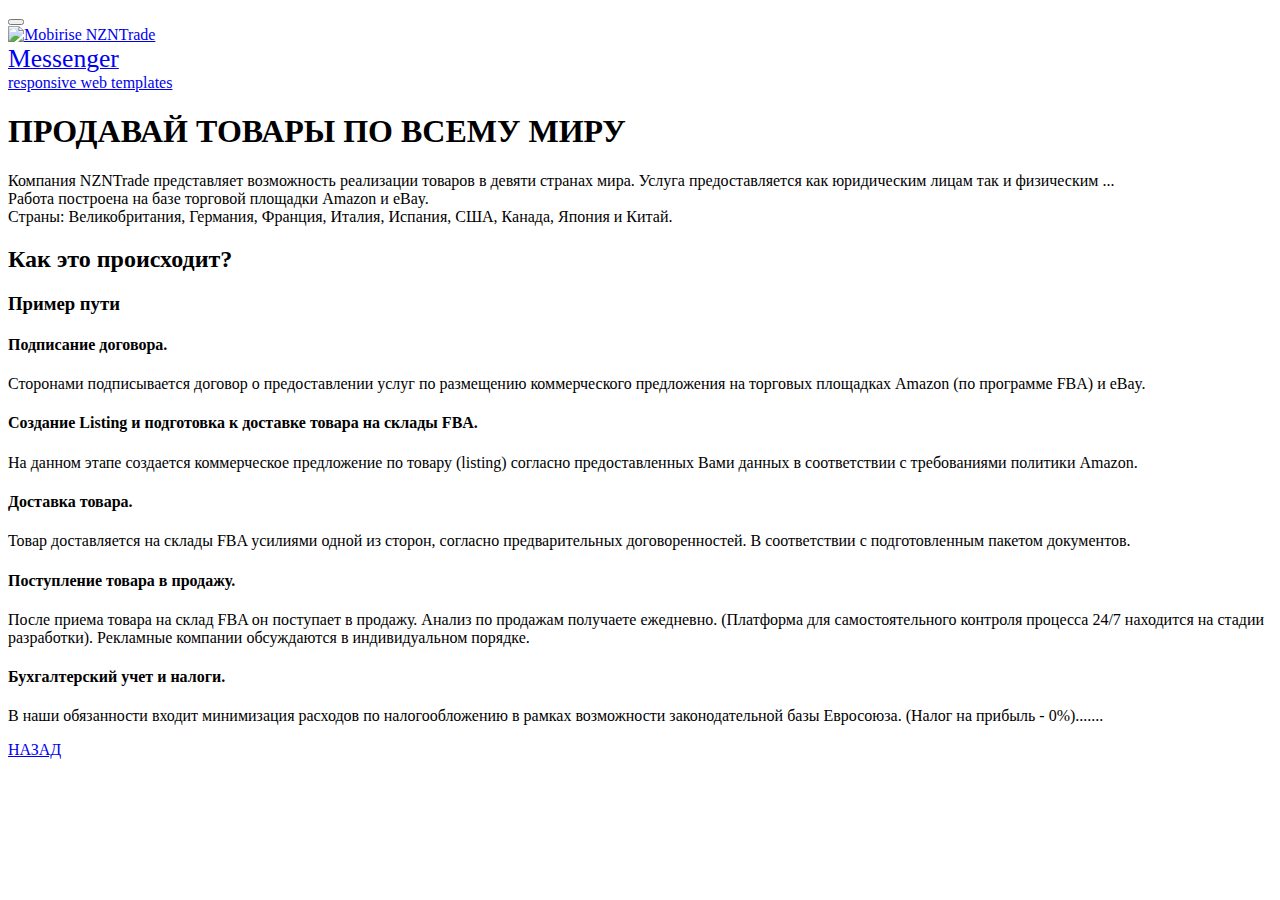
==== info.html @ a733ab16 "Add files via upload" ====
<!DOCTYPE html>
<html  >
<head>
  <!-- Site made with Mobirise Website Builder v4.10.7, https://mobirise.com -->
  <meta charset="UTF-8">
  <meta http-equiv="X-UA-Compatible" content="IE=edge">
  <meta name="generator" content="Mobirise v4.10.7, mobirise.com">
  <meta name="viewport" content="width=device-width, initial-scale=1, minimum-scale=1">
  <link rel="shortcut icon" href="assets/images/img-17072-128x122-1.png" type="image/x-icon">
  <meta name="description" content="Website Maker Description">
  
  <title>info</title>
  <link rel="stylesheet" href="assets/web/assets/mobirise-icons/mobirise-icons.css">
  <link rel="stylesheet" href="assets/tether/tether.min.css">
  <link rel="stylesheet" href="assets/bootstrap/css/bootstrap.min.css">
  <link rel="stylesheet" href="assets/bootstrap/css/bootstrap-grid.min.css">
  <link rel="stylesheet" href="assets/bootstrap/css/bootstrap-reboot.min.css">
  <link rel="stylesheet" href="assets/dropdown/css/style.css">
  <link rel="stylesheet" href="assets/socicon/css/styles.css">
  <link rel="stylesheet" href="assets/theme/css/style.css">
  <link rel="stylesheet" href="assets/mobirise/css/mbr-additional.css" type="text/css">
  
  
  
</head>
<body>
  <section class="menu cid-rytp75Idjx" once="menu" id="menu2-a">

    

    <nav class="navbar navbar-expand beta-menu navbar-dropdown align-items-center navbar-fixed-top navbar-toggleable-sm">
        <button class="navbar-toggler navbar-toggler-right" type="button" data-toggle="collapse" data-target="#navbarSupportedContent" aria-controls="navbarSupportedContent" aria-expanded="false" aria-label="Toggle navigation">
            <div class="hamburger">
                <span></span>
                <span></span>
                <span></span>
                <span></span>
            </div>
        </button>
        <div class="menu-logo">
            <div class="navbar-brand">
                <span class="navbar-logo">
                    <a href="#top">
                        <img src="assets/images/img-17072-122x116.jpg" alt="Mobirise" title="" style="height: 3.8rem;">
                    </a>
                </span>
                <span class="navbar-caption-wrap"><a class="navbar-caption text-primary display-4" href="#top">NZNTrade</a></span>
            </div>
        </div>
        <div class="collapse navbar-collapse" id="navbarSupportedContent">
            
            <div class="navbar-buttons mbr-section-btn"><a class="btn btn-sm btn-primary display-4" href="http://m.me/NZNTrade" target="_blank"><span class="socicon socicon-identica mbr-iconfont mbr-iconfont-btn"></span><span style="font-size: 25.6px;">Messenger</span></a></div>
        </div>
    </nav>
</section>

<section class="engine"><a href="https://mobirise.info/q">responsive web templates</a></section><section class="header1 cid-rytE5XQgp6" id="header16-c">

    

    

    <div class="container">
        <div class="row justify-content-md-center">
            <div class="col-md-10 align-center">
                <h1 class="mbr-section-title mbr-bold pb-3 mbr-fonts-style display-1">ПРОДАВАЙ ТОВАРЫ ПО ВСЕМУ МИРУ</h1>
                
                <p class="mbr-text pb-3 mbr-fonts-style display-5">Компания NZNTrade представляет возможность реализации товаров в девяти странах мира. Услуга предоставляется как юридическим лицам так и физическим ... 
<br>Работа построена на базе торговой площадки Amazon и eBay.
<br>Страны: Великобритания, Германия, Франция, Италия, Испания, США, Канада, Япония и Китай.&nbsp;<br></p>
                
            </div>
        </div>
    </div>

</section>

<section class="timeline2 cid-rytScOGaq1" id="timeline2-d">

    

    

    <div class="container align-center">
        <h2 class="mbr-section-title pb-3 mbr-fonts-style display-2">Как это происходит?</h2>
        <h3 class="mbr-section-subtitle pb-5 mbr-fonts-style display-5">
            Пример пути&nbsp;</h3>

        <div class="container timelines-container" mbri-timelines="">
            <!--1-->
            <div class="row timeline-element reverse separline">
                <span class="iconsBackground">
                    <span class="mbri-pages mbr-iconfont"></span>
                </span>          
                <div class="col-xs-12 col-md-6 align-left">
                    <div class="timeline-text-content">
                        <h4 class="mbr-timeline-title pb-3 mbr-fonts-style display-5">
                            Подписание договора.</h4>
                        <p class="mbr-timeline-text mbr-fonts-style display-7">
                            Сторонами подписывается договор о предоставлении услуг по размещению коммерческого предложения на торговых площадках Amazon (по программе FBA) и eBay.</p>
                     </div>
                </div>
            </div>
            <!--2-->
            <div class="row timeline-element  separline">
                <span class="iconsBackground">
                    <span class="mbr-iconfont mbri-magic-stick"></span>
                </span>
                <div class="col-xs-12 col-md-6 align-left ">
                    <div class="timeline-text-content">
                        <h4 class="mbr-timeline-title pb-3 mbr-fonts-style display-5">Создание Listing и подготовка к доставке товара на склады FBA.</h4>
                        <p class="mbr-timeline-text mbr-fonts-style display-7">На данном этапе создается коммерческое предложение по товару (listing) согласно предоставленных Вами данных в соответствии с требованиями политики Amazon.</p>
                    </div>
                </div>
            </div>
            <!--3-->
            <div class="row timeline-element reverse separline">
                <span class="iconsBackground">
                    <span class="mbr-iconfont mbri-delivery"></span>
                </span>
                <div class="col-xs-12 col-md-6 align-left">
                    <div class="timeline-text-content">
                        <h4 class="mbr-timeline-title pb-3 mbr-fonts-style display-5">Доставка товара.</h4>      
                        <p class="mbr-timeline-text mbr-fonts-style display-7">Товар доставляется на склады FBA усилиями одной из сторон, согласно предварительных договоренностей. В соответствии с подготовленным пакетом документов.</p>
                    </div>
                </div>
            </div>
            <!--4-->
            <div class="row timeline-element  separline">
                <span class="iconsBackground">
                    <span class="mbr-iconfont mbri-cart-add"></span>
                </span>
                <div class="col-xs-12 col-md-6 align-left ">
                    <div class="timeline-text-content">
                        <h4 class="mbr-timeline-title pb-3 mbr-fonts-style display-5">
                            Поступление товара в продажу.</h4>
                        <p class="mbr-timeline-text mbr-fonts-style display-7">
                            После приема товара на склад FBA он поступает в продажу. Анализ по продажам получаете ежедневно. (Платформа для самостоятельного контроля процесса 24/7 находится на стадии разработки). Рекламные компании обсуждаются в индивидуальном порядке.</p>
                    </div>
                </div>
            </div>
            <!--5-->
            <div class="row timeline-element reverse">
                <span class="iconsBackground">
                    <span class="mbri-new-file mbr-iconfont"></span>
                </span>
                <div class="col-xs-12 col-md-6 align-left">
                    <div class="timeline-text-content">
                        <h4 class="mbr-timeline-title pb-3 mbr-fonts-style display-5">
                            Бухгалтерский учет и налоги.</h4>
                        <p class="mbr-timeline-text mbr-fonts-style display-7">В наши обязанности входит минимизация расходов по налогообложению в рамках возможности законодательной базы Евросоюза. (Налог на прибыль - 0%).......</p>
                    </div>
                </div>
            </div>
            <!--6-->
            
            <!--7-->
            
            <!--8-->
            
            <!--9-->
            
            <!--10-->
            
            <!--11-->
            
            <!--12-->
            
        </div>
    </div>
</section>

<section class="header1 cid-ryu2WsDvjb" id="header16-e">

    

    

    <div class="container">
        <div class="row justify-content-md-center">
            <div class="col-md-10 align-center">
                
                
                
                <div class="mbr-section-btn"><a class="btn btn-md btn-primary-outline display-4" href="index.html#header16-1">НАЗАД</a></div>
            </div>
        </div>
    </div>

</section>


  <script src="assets/web/assets/jquery/jquery.min.js"></script>
  <script src="assets/popper/popper.min.js"></script>
  <script src="assets/tether/tether.min.js"></script>
  <script src="assets/bootstrap/js/bootstrap.min.js"></script>
  <script src="assets/smoothscroll/smooth-scroll.js"></script>
  <script src="assets/dropdown/js/nav-dropdown.js"></script>
  <script src="assets/dropdown/js/navbar-dropdown.js"></script>
  <script src="assets/touchswipe/jquery.touch-swipe.min.js"></script>
  <script src="assets/theme/js/script.js"></script>
  
  
</body>
</html>
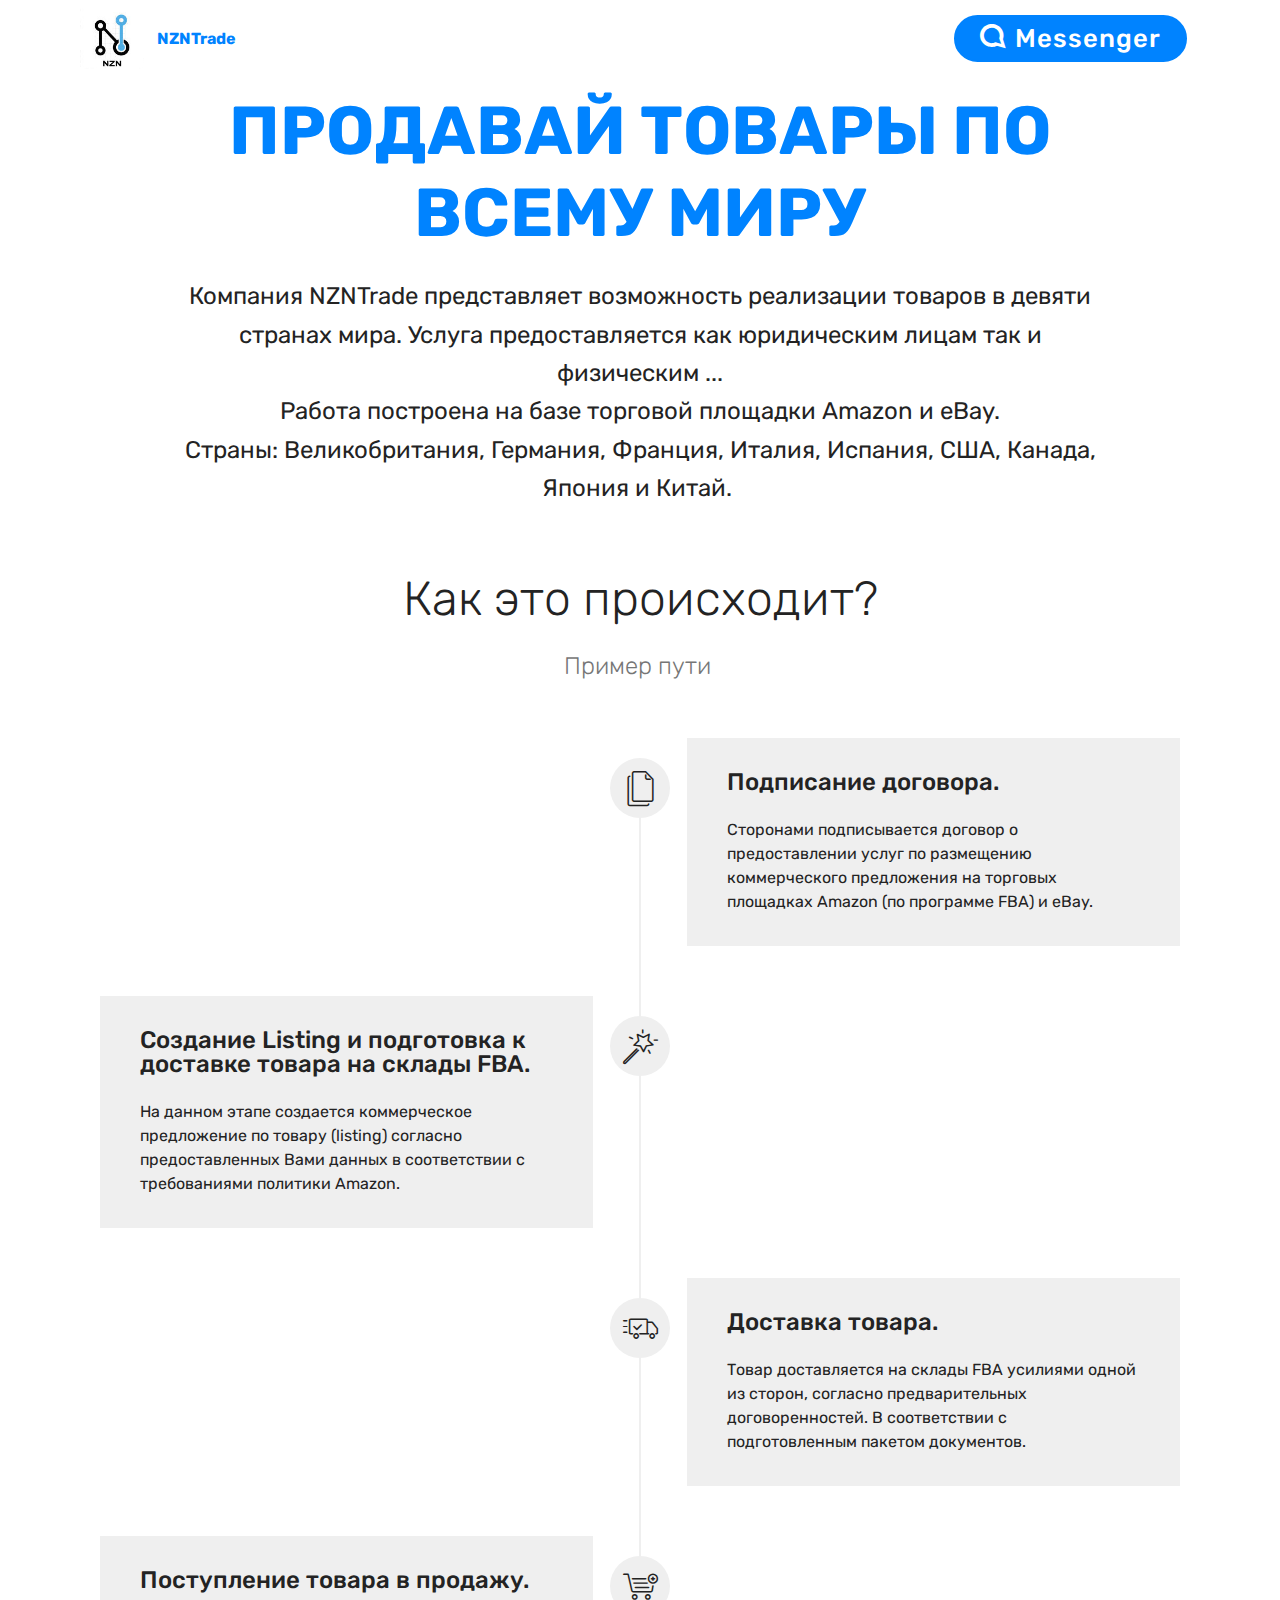
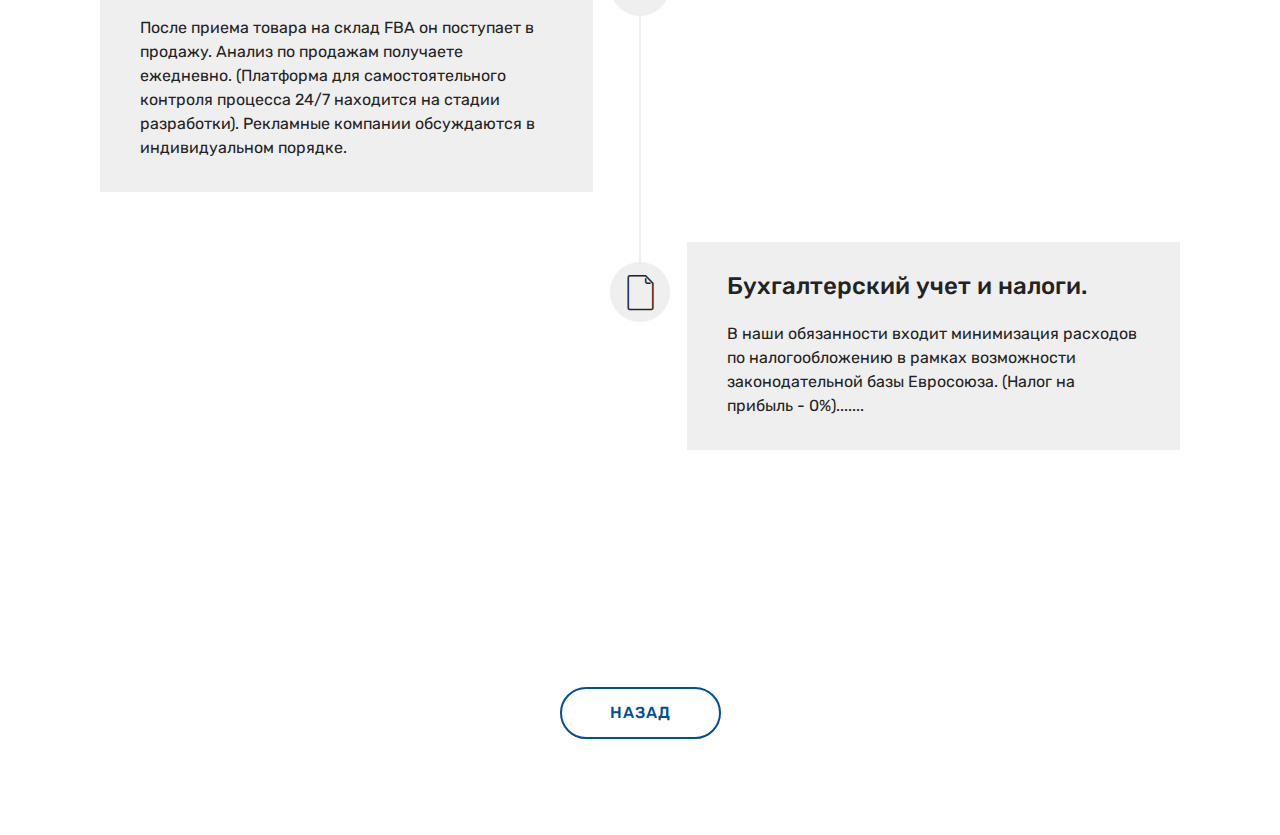
==== commit a3a7587e: "create github pages" ====
--- a/info.html
+++ b/info.html
@@ -54,7 +54,7 @@
     </nav>
 </section>
 
-<section class="engine"><a href="https://mobirise.info/q">responsive web templates</a></section><section class="header1 cid-rytE5XQgp6" id="header16-c">
+<section class="engine"><a href="https://mobirise.info/i">free website creation software</a></section><section class="header1 cid-rytE5XQgp6" id="header16-c">
 
     
 
--- a/assets/web/assets/mobirise-icons/mobirise-icons.css
+++ b/assets/web/assets/mobirise-icons/mobirise-icons.css
@@ -0,0 +1,476 @@
+@font-face {
+  font-family: 'MobiriseIcons';
+  src:  url('mobirise-icons.eot?spat4u');
+  src:  url('mobirise-icons.eot?spat4u#iefix') format('embedded-opentype'),
+    url('mobirise-icons.ttf?spat4u') format('truetype'),
+    url('mobirise-icons.woff?spat4u') format('woff'),
+    url('mobirise-icons.svg?spat4u#MobiriseIcons') format('svg');
+  font-weight: normal;
+  font-style: normal;
+}
+
+[class^="mbri-"], [class*=" mbri-"] {
+  /* use !important to prevent issues with browser extensions that change fonts */
+  font-family: MobiriseIcons !important;
+  speak: none;
+  font-style: normal;
+  font-weight: normal;
+  font-variant: normal;
+  text-transform: none;
+  line-height: 1;
+
+  /* Better Font Rendering =========== */
+  -webkit-font-smoothing: antialiased;
+  -moz-osx-font-smoothing: grayscale;
+}
+
+.mbri-add-submenu:before {
+  content: "\e900";
+}
+.mbri-alert:before {
+  content: "\e901";
+}
+.mbri-align-center:before {
+  content: "\e902";
+}
+.mbri-align-justify:before {
+  content: "\e903";
+}
+.mbri-align-left:before {
+  content: "\e904";
+}
+.mbri-align-right:before {
+  content: "\e905";
+}
+.mbri-android:before {
+  content: "\e906";
+}
+.mbri-apple:before {
+  content: "\e907";
+}
+.mbri-arrow-down:before {
+  content: "\e908";
+}
+.mbri-arrow-next:before {
+  content: "\e909";
+}
+.mbri-arrow-prev:before {
+  content: "\e90a";
+}
+.mbri-arrow-up:before {
+  content: "\e90b";
+}
+.mbri-bold:before {
+  content: "\e90c";
+}
+.mbri-bookmark:before {
+  content: "\e90d";
+}
+.mbri-bootstrap:before {
+  content: "\e90e";
+}
+.mbri-briefcase:before {
+  content: "\e90f";
+}
+.mbri-browse:before {
+  content: "\e910";
+}
+.mbri-bulleted-list:before {
+  content: "\e911";
+}
+.mbri-calendar:before {
+  content: "\e912";
+}
+.mbri-camera:before {
+  content: "\e913";
+}
+.mbri-cart-add:before {
+  content: "\e914";
+}
+.mbri-cart-full:before {
+  content: "\e915";
+}
+.mbri-cash:before {
+  content: "\e916";
+}
+.mbri-change-style:before {
+  content: "\e917";
+}
+.mbri-chat:before {
+  content: "\e918";
+}
+.mbri-clock:before {
+  content: "\e919";
+}
+.mbri-close:before {
+  content: "\e91a";
+}
+.mbri-cloud:before {
+  content: "\e91b";
+}
+.mbri-code:before {
+  content: "\e91c";
+}
+.mbri-contact-form:before {
+  content: "\e91d";
+}
+.mbri-credit-card:before {
+  content: "\e91e";
+}
+.mbri-cursor-click:before {
+  content: "\e91f";
+}
+.mbri-cust-feedback:before {
+  content: "\e920";
+}
+.mbri-database:before {
+  content: "\e921";
+}
+.mbri-delivery:before {
+  content: "\e922";
+}
+.mbri-desktop:before {
+  content: "\e923";
+}
+.mbri-devices:before {
+  content: "\e924";
+}
+.mbri-down:before {
+  content: "\e925";
+}
+.mbri-download:before {
+  content: "\e989";
+}
+.mbri-drag-n-drop:before {
+  content: "\e927";
+}
+.mbri-drag-n-drop2:before {
+  content: "\e928";
+}
+.mbri-edit:before {
+  content: "\e929";
+}
+.mbri-edit2:before {
+  content: "\e92a";
+}
+.mbri-error:before {
+  content: "\e92b";
+}
+.mbri-extension:before {
+  content: "\e92c";
+}
+.mbri-features:before {
+  content: "\e92d";
+}
+.mbri-file:before {
+  content: "\e92e";
+}
+.mbri-flag:before {
+  content: "\e92f";
+}
+.mbri-folder:before {
+  content: "\e930";
+}
+.mbri-gift:before {
+  content: "\e931";
+}
+.mbri-github:before {
+  content: "\e932";
+}
+.mbri-globe:before {
+  content: "\e933";
+}
+.mbri-globe-2:before {
+  content: "\e934";
+}
+.mbri-growing-chart:before {
+  content: "\e935";
+}
+.mbri-hearth:before {
+  content: "\e936";
+}
+.mbri-help:before {
+  content: "\e937";
+}
+.mbri-home:before {
+  content: "\e938";
+}
+.mbri-hot-cup:before {
+  content: "\e939";
+}
+.mbri-idea:before {
+  content: "\e93a";
+}
+.mbri-image-gallery:before {
+  content: "\e93b";
+}
+.mbri-image-slider:before {
+  content: "\e93c";
+}
+.mbri-info:before {
+  content: "\e93d";
+}
+.mbri-italic:before {
+  content: "\e93e";
+}
+.mbri-key:before {
+  content: "\e93f";
+}
+.mbri-laptop:before {
+  content: "\e940";
+}
+.mbri-layers:before {
+  content: "\e941";
+}
+.mbri-left-right:before {
+  content: "\e942";
+}
+.mbri-left:before {
+  content: "\e943";
+}
+.mbri-letter:before {
+  content: "\e944";
+}
+.mbri-like:before {
+  content: "\e945";
+}
+.mbri-link:before {
+  content: "\e946";
+}
+.mbri-lock:before {
+  content: "\e947";
+}
+.mbri-login:before {
+  content: "\e948";
+}
+.mbri-logout:before {
+  content: "\e949";
+}
+.mbri-magic-stick:before {
+  content: "\e94a";
+}
+.mbri-map-pin:before {
+  content: "\e94b";
+}
+.mbri-menu:before {
+  content: "\e94c";
+}
+.mbri-mobile:before {
+  content: "\e94d";
+}
+.mbri-mobile2:before {
+  content: "\e94e";
+}
+.mbri-mobirise:before {
+  content: "\e94f";
+}
+.mbri-more-horizontal:before {
+  content: "\e950";
+}
+.mbri-more-vertical:before {
+  content: "\e951";
+}
+.mbri-music:before {
+  content: "\e952";
+}
+.mbri-new-file:before {
+  content: "\e953";
+}
+.mbri-numbered-list:before {
+  content: "\e954";
+}
+.mbri-opened-folder:before {
+  content: "\e955";
+}
+.mbri-pages:before {
+  content: "\e956";
+}
+.mbri-paper-plane:before {
+  content: "\e957";
+}
+.mbri-paperclip:before {
+  content: "\e958";
+}
+.mbri-photo:before {
+  content: "\e959";
+}
+.mbri-photos:before {
+  content: "\e95a";
+}
+.mbri-pin:before {
+  content: "\e95b";
+}
+.mbri-play:before {
+  content: "\e95c";
+}
+.mbri-plus:before {
+  content: "\e95d";
+}
+.mbri-preview:before {
+  content: "\e95e";
+}
+.mbri-print:before {
+  content: "\e95f";
+}
+.mbri-protect:before {
+  content: "\e960";
+}
+.mbri-question:before {
+  content: "\e961";
+}
+.mbri-quote-left:before {
+  content: "\e962";
+}
+.mbri-quote-right:before {
+  content: "\e963";
+}
+.mbri-refresh:before {
+  content: "\e964";
+}
+.mbri-responsive:before {
+  content: "\e965";
+}
+.mbri-right:before {
+  content: "\e966";
+}
+.mbri-rocket:before {
+  content: "\e967";
+}
+.mbri-sad-face:before {
+  content: "\e968";
+}
+.mbri-sale:before {
+  content: "\e969";
+}
+.mbri-save:before {
+  content: "\e96a";
+}
+.mbri-search:before {
+  content: "\e96b";
+}
+.mbri-setting:before {
+  content: "\e96c";
+}
+.mbri-setting2:before {
+  content: "\e96d";
+}
+.mbri-setting3:before {
+  content: "\e96e";
+}
+.mbri-share:before {
+  content: "\e96f";
+}
+.mbri-shopping-bag:before {
+  content: "\e970";
+}
+.mbri-shopping-basket:before {
+  content: "\e971";
+}
+.mbri-shopping-cart:before {
+  content: "\e972";
+}
+.mbri-sites:before {
+  content: "\e973";
+}
+.mbri-smile-face:before {
+  content: "\e974";
+}
+.mbri-speed:before {
+  content: "\e975";
+}
+.mbri-star:before {
+  content: "\e976";
+}
+.mbri-success:before {
+  content: "\e977";
+}
+.mbri-sun:before {
+  content: "\e978";
+}
+.mbri-sun2:before {
+  content: "\e979";
+}
+.mbri-tablet:before {
+  content: "\e97a";
+}
+.mbri-tablet-vertical:before {
+  content: "\e97b";
+}
+.mbri-target:before {
+  content: "\e97c";
+}
+.mbri-timer:before {
+  content: "\e97d";
+}
+.mbri-to-ftp:before {
+  content: "\e97e";
+}
+.mbri-to-local-drive:before {
+  content: "\e97f";
+}
+.mbri-touch-swipe:before {
+  content: "\e980";
+}
+.mbri-touch:before {
+  content: "\e981";
+}
+.mbri-trash:before {
+  content: "\e982";
+}
+.mbri-underline:before {
+  content: "\e983";
+}
+.mbri-unlink:before {
+  content: "\e984";
+}
+.mbri-unlock:before {
+  content: "\e985";
+}
+.mbri-up-down:before {
+  content: "\e986";
+}
+.mbri-up:before {
+  content: "\e987";
+}
+.mbri-update:before {
+  content: "\e988";
+}
+.mbri-upload:before {
+ content: "\e926"; 
+}
+.mbri-user:before {
+  content: "\e98a";
+}
+.mbri-user2:before {
+  content: "\e98b";
+}
+.mbri-users:before {
+  content: "\e98c";
+}
+.mbri-video:before {
+  content: "\e98d";
+}
+.mbri-video-play:before {
+  content: "\e98e";
+}
+.mbri-watch:before {
+  content: "\e98f";
+}
+.mbri-website-theme:before {
+  content: "\e990";
+}
+.mbri-wifi:before {
+  content: "\e991";
+}
+.mbri-windows:before {
+  content: "\e992";
+}
+.mbri-zoom-out:before {
+  content: "\e993";
+}
+.mbri-redo:before {
+  content: "\e994";
+}
+.mbri-undo:before {
+  content: "\e995";
+}
--- a/assets/dropdown/css/style.css
+++ b/assets/dropdown/css/style.css
@@ -0,0 +1,265 @@
+.navbar-dropdown {
+  left: 0;
+  padding: 0;
+  position: absolute;
+  right: 0;
+  top: 0;
+  transition: all 0.45s ease;
+  z-index: 1030;
+  background: #282828; }
+  .navbar-dropdown .navbar-logo {
+    margin-right: 0.8rem;
+    transition: margin 0.3s ease-in-out;
+    vertical-align: middle; }
+    .navbar-dropdown .navbar-logo img {
+      height: 3.125rem;
+      transition: all 0.3s ease-in-out; }
+    .navbar-dropdown .navbar-logo.mbr-iconfont {
+      font-size: 3.125rem;
+      line-height: 3.125rem; }
+  .navbar-dropdown .navbar-caption {
+    font-weight: 700;
+    white-space: normal;
+    vertical-align: -4px;
+    line-height: 3.125rem !important; }
+    .navbar-dropdown .navbar-caption, .navbar-dropdown .navbar-caption:hover {
+      color: inherit;
+      text-decoration: none; }
+  .navbar-dropdown .mbr-iconfont + .navbar-caption {
+    vertical-align: -1px; }
+  .navbar-dropdown.navbar-fixed-top {
+    position: fixed; }
+  .navbar-dropdown .navbar-brand span {
+    vertical-align: -4px; }
+  .navbar-dropdown.bg-color.transparent {
+    background: none; }
+  .navbar-dropdown.navbar-short .navbar-brand {
+    padding: 0.625rem 0; }
+    .navbar-dropdown.navbar-short .navbar-brand span {
+      vertical-align: -1px; }
+  .navbar-dropdown.navbar-short .navbar-caption {
+    line-height: 2.375rem !important;
+    vertical-align: -2px; }
+  .navbar-dropdown.navbar-short .navbar-logo {
+    margin-right: 0.5rem; }
+    .navbar-dropdown.navbar-short .navbar-logo img {
+      height: 2.375rem; }
+    .navbar-dropdown.navbar-short .navbar-logo.mbr-iconfont {
+      font-size: 2.375rem;
+      line-height: 2.375rem; }
+  .navbar-dropdown.navbar-short .mbr-table-cell {
+    height: 3.625rem; }
+  .navbar-dropdown .navbar-close {
+    left: 0.6875rem;
+    position: fixed;
+    top: 0.75rem;
+    z-index: 1000; }
+  .navbar-dropdown .hamburger-icon {
+    content: "";
+    display: inline-block;
+    vertical-align: middle;
+    width: 16px;
+    -webkit-box-shadow: 0 -6px 0 1px #282828,0 0 0 1px #282828,0 6px 0 1px #282828;
+    -moz-box-shadow: 0 -6px 0 1px #282828,0 0 0 1px #282828,0 6px 0 1px #282828;
+    box-shadow: 0 -6px 0 1px #282828,0 0 0 1px #282828,0 6px 0 1px #282828; }
+
+.dropdown-menu .dropdown-toggle[data-toggle="dropdown-submenu"]::after {
+  border-bottom: 0.35em solid transparent;
+  border-left: 0.35em solid;
+  border-right: 0;
+  border-top: 0.35em solid transparent;
+  margin-left: 0.3rem; }
+
+.dropdown-menu .dropdown-item:focus {
+  outline: 0; }
+
+.nav-dropdown {
+  font-size: 0.75rem;
+  font-weight: 500;
+  height: auto !important; }
+  .nav-dropdown .nav-btn {
+    padding-left: 1rem; }
+  .nav-dropdown .link {
+    margin: .667em 1.667em;
+    font-weight: 500;
+    padding: 0;
+    transition: color .2s ease-in-out; }
+    .nav-dropdown .link.dropdown-toggle {
+      margin-right: 2.583em; }
+      .nav-dropdown .link.dropdown-toggle::after {
+        margin-left: .25rem;
+        border-top: 0.35em solid;
+        border-right: 0.35em solid transparent;
+        border-left: 0.35em solid transparent;
+        border-bottom: 0; }
+      .nav-dropdown .link.dropdown-toggle[aria-expanded="true"] {
+        margin: 0;
+        padding: 0.667em 3.263em  0.667em 1.667em; }
+  .nav-dropdown .link::after,
+  .nav-dropdown .dropdown-item::after {
+    color: inherit; }
+  .nav-dropdown .btn {
+    font-size: 0.75rem;
+    font-weight: 700;
+    letter-spacing: 0;
+    margin-bottom: 0;
+    padding-left: 1.25rem;
+    padding-right: 1.25rem; }
+  .nav-dropdown .dropdown-menu {
+    border-radius: 0;
+    border: 0;
+    left: 0;
+    margin: 0;
+    padding-bottom: 1.25rem;
+    padding-top: 1.25rem;
+    position: relative; }
+  .nav-dropdown .dropdown-submenu {
+    margin-left: 0.125rem;
+    top: 0; }
+  .nav-dropdown .dropdown-item {
+    font-weight: 500;
+    line-height: 2;
+    padding: 0.3846em 4.615em 0.3846em 1.5385em;
+    position: relative;
+    transition: color .2s ease-in-out, background-color .2s ease-in-out; }
+    .nav-dropdown .dropdown-item::after {
+      margin-top: -0.3077em;
+      position: absolute;
+      right: 1.1538em;
+      top: 50%; }
+    .nav-dropdown .dropdown-item:focus, .nav-dropdown .dropdown-item:hover {
+      background: none; }
+
+@media (max-width: 767px) {
+  .nav-dropdown.navbar-toggleable-sm {
+    bottom: 0;
+    display: none;
+    left: 0;
+    overflow-x: hidden;
+    position: fixed;
+    top: 0;
+    transform: translateX(-100%);
+    -ms-transform: translateX(-100%);
+    -webkit-transform: translateX(-100%);
+    width: 18.75rem;
+    z-index: 999; } }
+.nav-dropdown.navbar-toggleable-xl {
+  bottom: 0;
+  display: none;
+  left: 0;
+  overflow-x: hidden;
+  position: fixed;
+  top: 0;
+  transform: translateX(-100%);
+  -ms-transform: translateX(-100%);
+  -webkit-transform: translateX(-100%);
+  width: 18.75rem;
+  z-index: 999; }
+
+.nav-dropdown-sm {
+  display: block !important;
+  overflow-x: hidden;
+  overflow: auto;
+  padding-top: 3.875rem; }
+  .nav-dropdown-sm::after {
+    content: "";
+    display: block;
+    height: 3rem;
+    width: 100%; }
+  .nav-dropdown-sm.collapse.in ~ .navbar-close {
+    display: block !important; }
+  .nav-dropdown-sm.collapsing, .nav-dropdown-sm.collapse.in {
+    transform: translateX(0);
+    -ms-transform: translateX(0);
+    -webkit-transform: translateX(0);
+    transition: all 0.25s ease-out;
+    -webkit-transition: all 0.25s ease-out;
+    background: #282828; }
+  .nav-dropdown-sm.collapsing[aria-expanded="false"] {
+    transform: translateX(-100%);
+    -ms-transform: translateX(-100%);
+    -webkit-transform: translateX(-100%); }
+  .nav-dropdown-sm .nav-item {
+    display: block;
+    margin-left: 0 !important;
+    padding-left: 0; }
+  .nav-dropdown-sm .link,
+  .nav-dropdown-sm .dropdown-item {
+    border-top: 1px dotted rgba(255, 255, 255, 0.1);
+    font-size: 0.8125rem;
+    line-height: 1.6;
+    margin: 0 !important;
+    padding: 0.875rem 2.4rem 0.875rem 1.5625rem !important;
+    position: relative;
+    white-space: normal; }
+    .nav-dropdown-sm .link:focus, .nav-dropdown-sm .link:hover,
+    .nav-dropdown-sm .dropdown-item:focus,
+    .nav-dropdown-sm .dropdown-item:hover {
+      background: rgba(0, 0, 0, 0.2) !important;
+      color: #c0a375; }
+  .nav-dropdown-sm .nav-btn {
+    position: relative;
+    padding: 1.5625rem 1.5625rem 0 1.5625rem; }
+    .nav-dropdown-sm .nav-btn::before {
+      border-top: 1px dotted rgba(255, 255, 255, 0.1);
+      content: "";
+      left: 0;
+      position: absolute;
+      top: 0;
+      width: 100%; }
+    .nav-dropdown-sm .nav-btn + .nav-btn {
+      padding-top: 0.625rem; }
+      .nav-dropdown-sm .nav-btn + .nav-btn::before {
+        display: none; }
+  .nav-dropdown-sm .btn {
+    padding: 0.625rem 0; }
+  .nav-dropdown-sm .dropdown-toggle[data-toggle="dropdown-submenu"]::after {
+    margin-left: .25rem;
+    border-top: 0.35em solid;
+    border-right: 0.35em solid transparent;
+    border-left: 0.35em solid transparent;
+    border-bottom: 0; }
+  .nav-dropdown-sm .dropdown-toggle[data-toggle="dropdown-submenu"][aria-expanded="true"]::after {
+    border-top: 0;
+    border-right: 0.35em solid transparent;
+    border-left: 0.35em solid transparent;
+    border-bottom: 0.35em solid; }
+  .nav-dropdown-sm .dropdown-menu {
+    margin: 0;
+    padding: 0;
+    position: relative;
+    top: 0;
+    left: 0;
+    width: 100%;
+    border: 0;
+    float: none;
+    border-radius: 0;
+    background: none; }
+  .nav-dropdown-sm .dropdown-submenu {
+    left: 100%;
+    margin-left: 0.125rem;
+    margin-top: -1.25rem;
+    top: 0; }
+
+.navbar-toggleable-sm .nav-dropdown .dropdown-menu {
+  position: absolute; }
+
+.navbar-toggleable-sm .nav-dropdown .dropdown-submenu {
+  left: 100%;
+  margin-left: 0.125rem;
+  margin-top: -1.25rem;
+  top: 0; }
+
+.navbar-toggleable-sm.opened .nav-dropdown .dropdown-menu {
+  position: relative; }
+
+.navbar-toggleable-sm.opened .nav-dropdown .dropdown-submenu {
+  left: 0;
+  margin-left: 00rem;
+  margin-top: 0rem;
+  top: 0; }
+
+.is-builder .nav-dropdown.collapsing {
+  transition: none !important; }
+
+/*# sourceMappingURL=style.css.map */
--- a/assets/socicon/css/styles.css
+++ b/assets/socicon/css/styles.css
@@ -0,0 +1,544 @@
+@charset "UTF-8";
+
+@font-face {
+  font-family: "socicon";
+  src:url("../fonts/socicon.eot");
+  src:url("../fonts/socicon.eot?#iefix") format("embedded-opentype"),
+    url("../fonts/socicon.woff") format("woff"),
+    url("../fonts/socicon.ttf") format("truetype"),
+    url("../fonts/socicon.svg#socicon") format("svg");
+  font-weight: normal;
+  font-style: normal;
+
+}
+
+[data-icon]:before {
+  font-family: "socicon" !important;
+  content: attr(data-icon);
+  font-style: normal !important;
+  font-weight: normal !important;
+  font-variant: normal !important;
+  text-transform: none !important;
+  speak: none;
+  line-height: 1;
+  -webkit-font-smoothing: antialiased;
+  -moz-osx-font-smoothing: grayscale;
+}
+
+[class^="socicon-"]:before,
+[class*=" socicon-"]:before {
+  font-family: "socicon" !important;
+  font-style: normal !important;
+  font-weight: normal !important;
+  font-variant: normal !important;
+  text-transform: none !important;
+  speak: none;
+  line-height: 1;
+  -webkit-font-smoothing: antialiased;
+  -moz-osx-font-smoothing: grayscale;
+}
+
+.socicon-modelmayhem:before {
+  content: "\e000";
+}
+.socicon-mixcloud:before {
+  content: "\e001";
+}
+.socicon-drupal:before {
+  content: "\e002";
+}
+.socicon-swarm:before {
+  content: "\e003";
+}
+.socicon-istock:before {
+  content: "\e004";
+}
+.socicon-yammer:before {
+  content: "\e005";
+}
+.socicon-ello:before {
+  content: "\e006";
+}
+.socicon-stackoverflow:before {
+  content: "\e007";
+}
+.socicon-persona:before {
+  content: "\e008";
+}
+.socicon-triplej:before {
+  content: "\e009";
+}
+.socicon-houzz:before {
+  content: "\e00a";
+}
+.socicon-rss:before {
+  content: "\e00b";
+}
+.socicon-paypal:before {
+  content: "\e00c";
+}
+.socicon-odnoklassniki:before {
+  content: "\e00d";
+}
+.socicon-airbnb:before {
+  content: "\e00e";
+}
+.socicon-periscope:before {
+  content: "\e00f";
+}
+.socicon-outlook:before {
+  content: "\e010";
+}
+.socicon-coderwall:before {
+  content: "\e011";
+}
+.socicon-tripadvisor:before {
+  content: "\e012";
+}
+.socicon-appnet:before {
+  content: "\e013";
+}
+.socicon-goodreads:before {
+  content: "\e014";
+}
+.socicon-tripit:before {
+  content: "\e015";
+}
+.socicon-lanyrd:before {
+  content: "\e016";
+}
+.socicon-slideshare:before {
+  content: "\e017";
+}
+.socicon-buffer:before {
+  content: "\e018";
+}
+.socicon-disqus:before {
+  content: "\e019";
+}
+.socicon-vkontakte:before {
+  content: "\e01a";
+}
+.socicon-whatsapp:before {
+  content: "\e01b";
+}
+.socicon-patreon:before {
+  content: "\e01c";
+}
+.socicon-storehouse:before {
+  content: "\e01d";
+}
+.socicon-pocket:before {
+  content: "\e01e";
+}
+.socicon-mail:before {
+  content: "\e01f";
+}
+.socicon-blogger:before {
+  content: "\e020";
+}
+.socicon-technorati:before {
+  content: "\e021";
+}
+.socicon-reddit:before {
+  content: "\e022";
+}
+.socicon-dribbble:before {
+  content: "\e023";
+}
+.socicon-stumbleupon:before {
+  content: "\e024";
+}
+.socicon-digg:before {
+  content: "\e025";
+}
+.socicon-envato:before {
+  content: "\e026";
+}
+.socicon-behance:before {
+  content: "\e027";
+}
+.socicon-delicious:before {
+  content: "\e028";
+}
+.socicon-deviantart:before {
+  content: "\e029";
+}
+.socicon-forrst:before {
+  content: "\e02a";
+}
+.socicon-play:before {
+  content: "\e02b";
+}
+.socicon-zerply:before {
+  content: "\e02c";
+}
+.socicon-wikipedia:before {
+  content: "\e02d";
+}
+.socicon-apple:before {
+  content: "\e02e";
+}
+.socicon-flattr:before {
+  content: "\e02f";
+}
+.socicon-github:before {
+  content: "\e030";
+}
+.socicon-renren:before {
+  content: "\e031";
+}
+.socicon-friendfeed:before {
+  content: "\e032";
+}
+.socicon-newsvine:before {
+  content: "\e033";
+}
+.socicon-identica:before {
+  content: "\e034";
+}
+.socicon-bebo:before {
+  content: "\e035";
+}
+.socicon-zynga:before {
+  content: "\e036";
+}
+.socicon-steam:before {
+  content: "\e037";
+}
+.socicon-xbox:before {
+  content: "\e038";
+}
+.socicon-windows:before {
+  content: "\e039";
+}
+.socicon-qq:before {
+  content: "\e03a";
+}
+.socicon-douban:before {
+  content: "\e03b";
+}
+.socicon-meetup:before {
+  content: "\e03c";
+}
+.socicon-playstation:before {
+  content: "\e03d";
+}
+.socicon-android:before {
+  content: "\e03e";
+}
+.socicon-snapchat:before {
+  content: "\e03f";
+}
+.socicon-twitter:before {
+  content: "\e040";
+}
+.socicon-facebook:before {
+  content: "\e041";
+}
+.socicon-googleplus:before {
+  content: "\e042";
+}
+.socicon-pinterest:before {
+  content: "\e043";
+}
+.socicon-foursquare:before {
+  content: "\e044";
+}
+.socicon-yahoo:before {
+  content: "\e045";
+}
+.socicon-skype:before {
+  content: "\e046";
+}
+.socicon-yelp:before {
+  content: "\e047";
+}
+.socicon-feedburner:before {
+  content: "\e048";
+}
+.socicon-linkedin:before {
+  content: "\e049";
+}
+.socicon-viadeo:before {
+  content: "\e04a";
+}
+.socicon-xing:before {
+  content: "\e04b";
+}
+.socicon-myspace:before {
+  content: "\e04c";
+}
+.socicon-soundcloud:before {
+  content: "\e04d";
+}
+.socicon-spotify:before {
+  content: "\e04e";
+}
+.socicon-grooveshark:before {
+  content: "\e04f";
+}
+.socicon-lastfm:before {
+  content: "\e050";
+}
+.socicon-youtube:before {
+  content: "\e051";
+}
+.socicon-vimeo:before {
+  content: "\e052";
+}
+.socicon-dailymotion:before {
+  content: "\e053";
+}
+.socicon-vine:before {
+  content: "\e054";
+}
+.socicon-flickr:before {
+  content: "\e055";
+}
+.socicon-500px:before {
+  content: "\e056";
+}
+.socicon-wordpress:before {
+  content: "\e058";
+}
+.socicon-tumblr:before {
+  content: "\e059";
+}
+.socicon-twitch:before {
+  content: "\e05a";
+}
+.socicon-8tracks:before {
+  content: "\e05b";
+}
+.socicon-amazon:before {
+  content: "\e05c";
+}
+.socicon-icq:before {
+  content: "\e05d";
+}
+.socicon-smugmug:before {
+  content: "\e05e";
+}
+.socicon-ravelry:before {
+  content: "\e05f";
+}
+.socicon-weibo:before {
+  content: "\e060";
+}
+.socicon-baidu:before {
+  content: "\e061";
+}
+.socicon-angellist:before {
+  content: "\e062";
+}
+.socicon-ebay:before {
+  content: "\e063";
+}
+.socicon-imdb:before {
+  content: "\e064";
+}
+.socicon-stayfriends:before {
+  content: "\e065";
+}
+.socicon-residentadvisor:before {
+  content: "\e066";
+}
+.socicon-google:before {
+  content: "\e067";
+}
+.socicon-yandex:before {
+  content: "\e068";
+}
+.socicon-sharethis:before {
+  content: "\e069";
+}
+.socicon-bandcamp:before {
+  content: "\e06a";
+}
+.socicon-itunes:before {
+  content: "\e06b";
+}
+.socicon-deezer:before {
+  content: "\e06c";
+}
+.socicon-telegram:before {
+  content: "\e06e";
+}
+.socicon-openid:before {
+  content: "\e06f";
+}
+.socicon-amplement:before {
+  content: "\e070";
+}
+.socicon-viber:before {
+  content: "\e071";
+}
+.socicon-zomato:before {
+  content: "\e072";
+}
+.socicon-draugiem:before {
+  content: "\e074";
+}
+.socicon-endomodo:before {
+  content: "\e075";
+}
+.socicon-filmweb:before {
+  content: "\e076";
+}
+.socicon-stackexchange:before {
+  content: "\e077";
+}
+.socicon-wykop:before {
+  content: "\e078";
+}
+.socicon-teamspeak:before {
+  content: "\e079";
+}
+.socicon-teamviewer:before {
+  content: "\e07a";
+}
+.socicon-ventrilo:before {
+  content: "\e07b";
+}
+.socicon-younow:before {
+  content: "\e07c";
+}
+.socicon-raidcall:before {
+  content: "\e07d";
+}
+.socicon-mumble:before {
+  content: "\e07e";
+}
+.socicon-medium:before {
+  content: "\e06d";
+}
+.socicon-bebee:before {
+  content: "\e07f";
+}
+.socicon-hitbox:before {
+  content: "\e080";
+}
+.socicon-reverbnation:before {
+  content: "\e081";
+}
+.socicon-formulr:before {
+  content: "\e082";
+}
+.socicon-instagram:before {
+  content: "\e057";
+}
+.socicon-battlenet:before {
+  content: "\e083";
+}
+.socicon-chrome:before {
+  content: "\e084";
+}
+.socicon-discord:before {
+  content: "\e086";
+}
+.socicon-issuu:before {
+  content: "\e087";
+}
+.socicon-macos:before {
+  content: "\e088";
+}
+.socicon-firefox:before {
+  content: "\e089";
+}
+.socicon-opera:before {
+  content: "\e08d";
+}
+.socicon-keybase:before {
+  content: "\e090";
+}
+.socicon-alliance:before {
+  content: "\e091";
+}
+.socicon-livejournal:before {
+  content: "\e092";
+}
+.socicon-googlephotos:before {
+  content: "\e093";
+}
+.socicon-horde:before {
+  content: "\e094";
+}
+.socicon-etsy:before {
+  content: "\e095";
+}
+.socicon-zapier:before {
+  content: "\e096";
+}
+.socicon-google-scholar:before {
+  content: "\e097";
+}
+.socicon-researchgate:before {
+  content: "\e098";
+}
+.socicon-wechat:before {
+  content: "\e099";
+}
+.socicon-strava:before {
+  content: "\e09a";
+}
+.socicon-line:before {
+  content: "\e09b";
+}
+.socicon-lyft:before {
+  content: "\e09c";
+}
+.socicon-uber:before {
+  content: "\e09d";
+}
+.socicon-songkick:before {
+  content: "\e09e";
+}
+.socicon-viewbug:before {
+  content: "\e09f";
+}
+.socicon-googlegroups:before {
+  content: "\e0a0";
+}
+.socicon-quora:before {
+  content: "\e073";
+}
+.socicon-diablo:before {
+  content: "\e085";
+}
+.socicon-blizzard:before {
+  content: "\e0a1";
+}
+.socicon-hearthstone:before {
+  content: "\e08b";
+}
+.socicon-heroes:before {
+  content: "\e08a";
+}
+.socicon-overwatch:before {
+  content: "\e08c";
+}
+.socicon-warcraft:before {
+  content: "\e08e";
+}
+.socicon-starcraft:before {
+  content: "\e08f";
+}
+.socicon-beam:before {
+  content: "\e0a2";
+}
+.socicon-curse:before {
+  content: "\e0a3";
+}
+.socicon-player:before {
+  content: "\e0a4";
+}
+.socicon-streamjar:before {
+  content: "\e0a5";
+}
+.socicon-nintendo:before {
+  content: "\e0a6";
+}
+.socicon-hellocoton:before {
+  content: "\e0a7";
+}
--- a/assets/theme/css/style.css
+++ b/assets/theme/css/style.css
@@ -0,0 +1,677 @@
+/*!
+ * Mobirise v4 theme (https://mobirise.com/)
+ * Copyright 2017 Mobirise
+ */
+section {
+  background-color: #eeeeee;
+}
+
+section,
+.container,
+.container-fluid {
+  position: relative;
+  word-wrap: break-word;
+}
+
+a.mbr-iconfont:hover {
+  text-decoration: none;
+}
+
+.article .lead p, .article .lead ul, .article .lead ol, .article .lead pre, .article .lead blockquote {
+  margin-bottom: 0;
+}
+
+a {
+  font-style: normal;
+  font-weight: 400;
+  cursor: pointer;
+}
+
+a, a:hover {
+  text-decoration: none;
+}
+
+figure {
+  margin-bottom: 0;
+}
+
+body {
+  color: #232323;
+}
+
+h1, h2, h3, h4, h5, h6,
+.h1, .h2, .h3, .h4, .h5, .h6,
+.display-1, .display-2, .display-3, .display-4 {
+  line-height: 1;
+  word-break: break-word;
+  word-wrap: break-word;
+}
+
+b, strong {
+  font-weight: bold;
+}
+
+blockquote {
+  padding: 10px 0 10px 20px;
+  position: relative;
+  border-left: 2px solid;
+  border-color: #ff3366;
+}
+
+input:-webkit-autofill, input:-webkit-autofill:hover, input:-webkit-autofill:focus, input:-webkit-autofill:active {
+  transition-delay: 9999s;
+  transition-property: background-color, color;
+}
+
+textarea[type="hidden"] {
+  display: none;
+}
+
+body {
+  position: relative;
+}
+
+section {
+  background-position: 50% 50%;
+  background-repeat: no-repeat;
+  background-size: cover;
+}
+
+section .mbr-background-video,
+section .mbr-background-video-preview {
+  position: absolute;
+  bottom: 0;
+  left: 0;
+  right: 0;
+  top: 0;
+}
+
+.hidden {
+  visibility: hidden;
+}
+
+.mbr-z-index20 {
+  z-index: 20;
+}
+
+/*! Base colors */
+.mbr-white {
+  color: #ffffff;
+}
+
+.mbr-black {
+  color: #000000;
+}
+
+.mbr-bg-white {
+  background-color: #ffffff;
+}
+
+.mbr-bg-black {
+  background-color: #000000;
+}
+
+/*! Text-aligns */
+.align-left {
+  text-align: left;
+}
+
+.align-center {
+  text-align: center;
+}
+
+.align-right {
+  text-align: right;
+}
+
+@media (max-width: 767px) {
+  .align-left, .align-center, .align-right, .mbr-section-btn, .mbr-section-title {
+    text-align: center;
+  }
+}
+
+/*! Font-weight  */
+.mbr-light {
+  font-weight: 300;
+}
+
+.mbr-regular {
+  font-weight: 400;
+}
+
+.mbr-semibold {
+  font-weight: 500;
+}
+
+.mbr-bold {
+  font-weight: 700;
+}
+
+/*! Media  */
+.media-size-item {
+  -webkit-flex: 1 1 auto;
+  -moz-flex: 1 1 auto;
+  -ms-flex: 1 1 auto;
+  -o-flex: 1 1 auto;
+  flex: 1 1 auto;
+}
+
+.media-content {
+  -webkit-flex-basis: 100%;
+  flex-basis: 100%;
+}
+
+.media-container-row {
+  display: -ms-flexbox;
+  display: -webkit-flex;
+  display: flex;
+  -webkit-flex-direction: row;
+  -ms-flex-direction: row;
+  flex-direction: row;
+  -webkit-flex-wrap: wrap;
+  -ms-flex-wrap: wrap;
+  flex-wrap: wrap;
+  -webkit-justify-content: center;
+  -ms-flex-pack: center;
+  justify-content: center;
+  -webkit-align-content: center;
+  -ms-flex-line-pack: center;
+  align-content: center;
+  -webkit-align-items: start;
+  -ms-flex-align: start;
+  align-items: start;
+}
+
+.media-container-row .media-size-item {
+  width: 400px;
+}
+
+.media-container-column {
+  display: -ms-flexbox;
+  display: -webkit-flex;
+  display: flex;
+  -webkit-flex-direction: column;
+  -ms-flex-direction: column;
+  flex-direction: column;
+  -webkit-flex-wrap: wrap;
+  -ms-flex-wrap: wrap;
+  flex-wrap: wrap;
+  -webkit-justify-content: center;
+  -ms-flex-pack: center;
+  justify-content: center;
+  -webkit-align-content: center;
+  -ms-flex-line-pack: center;
+  align-content: center;
+  -webkit-align-items: stretch;
+  -ms-flex-align: stretch;
+  align-items: stretch;
+}
+
+.media-container-column > * {
+  width: 100%;
+}
+
+@media (min-width: 992px) {
+  .media-container-row {
+    -webkit-flex-wrap: nowrap;
+    -ms-flex-wrap: nowrap;
+    flex-wrap: nowrap;
+  }
+}
+
+figure {
+  overflow: hidden;
+}
+
+figure[mbr-media-size] {
+  transition: width 0.1s;
+}
+
+.mbr-figure img, .mbr-figure iframe {
+  display: block;
+  width: 100%;
+}
+
+.card {
+  background-color: transparent;
+  border: none;
+}
+
+.card-box {
+  width: 100%;
+}
+
+.card-img {
+  text-align: center;
+  flex-shrink: 0;
+  -webkit-flex-shrink: 0;
+}
+
+.media {
+  max-width: 100%;
+  margin: 0 auto;
+}
+
+.mbr-figure {
+  -ms-flex-item-align: center;
+  -ms-grid-row-align: center;
+  -webkit-align-self: center;
+  align-self: center;
+}
+
+.media-container > div {
+  max-width: 100%;
+}
+
+.mbr-figure img, .card-img img {
+  width: 100%;
+}
+
+@media (max-width: 991px) {
+  .media-size-item {
+    width: auto !important;
+  }
+  .media {
+    width: auto;
+  }
+  .mbr-figure {
+    width: 100% !important;
+  }
+}
+
+/*! Buttons */
+.mbr-section-btn {
+  margin-left: -.25rem;
+  margin-right: -.25rem;
+  font-size: 0;
+}
+
+nav .mbr-section-btn {
+  margin-left: 0rem;
+  margin-right: 0rem;
+}
+
+/*! Btn icon margin */
+.btn .mbr-iconfont, .btn.btn-sm .mbr-iconfont {
+  cursor: pointer;
+  margin-right: 0.5rem;
+}
+
+.btn.btn-md .mbr-iconfont, .btn.btn-md .mbr-iconfont {
+  margin-right: 0.8rem;
+}
+
+.mbr-regular {
+  font-weight: 400;
+}
+
+.mbr-semibold {
+  font-weight: 500;
+}
+
+.mbr-bold {
+  font-weight: 700;
+}
+
+[type="submit"] {
+  -webkit-appearance: none;
+}
+
+/*! Full-screen */
+.mbr-fullscreen .mbr-overlay {
+  min-height: 100vh;
+}
+
+.mbr-fullscreen {
+  display: flex;
+  display: -webkit-flex;
+  display: -moz-flex;
+  display: -ms-flex;
+  display: -o-flex;
+  align-items: center;
+  -webkit-align-items: center;
+  min-height: 100vh;
+  padding-top: 3rem;
+  padding-bottom: 3rem;
+}
+
+/*! Map */
+.map {
+  height: 25rem;
+  position: relative;
+}
+
+.map iframe {
+  width: 100%;
+  height: 100%;
+}
+
+/* Form */
+.form-asterisk {
+  font-family: initial;
+  position: absolute;
+  top: -2px;
+  font-weight: normal;
+}
+
+/*! Scroll to top arrow */
+.mbr-arrow-up {
+  bottom: 25px;
+  right: 90px;
+  position: fixed;
+  text-align: right;
+  z-index: 5000;
+  color: #ffffff;
+  font-size: 32px;
+  transform: rotate(180deg);
+  -webkit-transform: rotate(180deg);
+}
+
+.mbr-arrow-up a {
+  background: rgba(0, 0, 0, 0.2);
+  border-radius: 3px;
+  color: #fff;
+  display: inline-block;
+  height: 60px;
+  width: 60px;
+  outline-style: none !important;
+  position: relative;
+  text-decoration: none;
+  transition: all .3s ease-in-out;
+  cursor: pointer;
+  text-align: center;
+}
+
+.mbr-arrow-up a:hover {
+  background-color: rgba(0, 0, 0, 0.4);
+}
+
+.mbr-arrow-up a i {
+  line-height: 60px;
+}
+
+.mbr-arrow-up-icon {
+  display: block;
+  color: #fff;
+}
+
+.mbr-arrow-up-icon::before {
+  content: "\203a";
+  display: inline-block;
+  font-family: serif;
+  font-size: 32px;
+  line-height: 1;
+  font-style: normal;
+  position: relative;
+  top: 6px;
+  left: -4px;
+  -webkit-transform: rotate(-90deg);
+  transform: rotate(-90deg);
+}
+
+/*! Arrow Down */
+.mbr-arrow {
+  position: absolute;
+  bottom: 45px;
+  left: 50%;
+  width: 60px;
+  height: 60px;
+  cursor: pointer;
+  background-color: rgba(80, 80, 80, 0.5);
+  border-radius: 50%;
+  -webkit-transform: translateX(-50%);
+  transform: translateX(-50%);
+}
+
+.mbr-arrow > a {
+  display: inline-block;
+  text-decoration: none;
+  outline-style: none;
+  -webkit-animation: arrowdown 1.7s ease-in-out infinite;
+  animation: arrowdown 1.7s ease-in-out infinite;
+}
+
+.mbr-arrow > a > i {
+  position: absolute;
+  top: -2px;
+  left: 15px;
+  font-size: 2rem;
+}
+
+@keyframes arrowdown {
+  0% {
+    transform: translateY(0px);
+    -webkit-transform: translateY(0px);
+  }
+  50% {
+    transform: translateY(-5px);
+    -webkit-transform: translateY(-5px);
+  }
+  100% {
+    transform: translateY(0px);
+    -webkit-transform: translateY(0px);
+  }
+}
+
+@-webkit-keyframes arrowdown {
+  0% {
+    transform: translateY(0px);
+    -webkit-transform: translateY(0px);
+  }
+  50% {
+    transform: translateY(-5px);
+    -webkit-transform: translateY(-5px);
+  }
+  100% {
+    transform: translateY(0px);
+    -webkit-transform: translateY(0px);
+  }
+}
+
+@media (max-width: 500px) {
+  .mbr-arrow-up {
+    left: 50%;
+    right: auto;
+    transform: translateX(-50%) rotate(180deg);
+    -webkit-transform: translateX(-50%) rotate(180deg);
+  }
+}
+
+/*Gradients animation*/
+@keyframes gradient-animation {
+  from {
+    background-position: 0% 100%;
+    animation-timing-function: ease-in-out;
+  }
+  to {
+    background-position: 100% 0%;
+    animation-timing-function: ease-in-out;
+  }
+}
+
+@-webkit-keyframes gradient-animation {
+  from {
+    background-position: 0% 100%;
+    animation-timing-function: ease-in-out;
+  }
+  to {
+    background-position: 100% 0%;
+    animation-timing-function: ease-in-out;
+  }
+}
+
+.bg-gradient {
+  background-size: 200% 200%;
+  animation: gradient-animation 5s infinite alternate;
+  -webkit-animation: gradient-animation 5s infinite alternate;
+}
+
+.menu .navbar-brand {
+  display: -webkit-flex;
+}
+
+.menu .navbar-brand span {
+  display: flex;
+  display: -webkit-flex;
+}
+
+.menu .navbar-brand .navbar-caption-wrap {
+  display: -webkit-flex;
+}
+
+.menu .navbar-brand .navbar-logo img {
+  display: -webkit-flex;
+}
+
+@media (min-width: 768px) and (max-width: 1023px) {
+  .menu .navbar-toggleable-sm .navbar-nav {
+    display: -webkit-box;
+    display: -webkit-flex;
+    display: -ms-flexbox;
+  }
+}
+
+@media (max-width: 1023px) {
+  .menu .navbar-collapse {
+    max-height: 93.5vh;
+  }
+  .menu .navbar-collapse.show {
+    overflow: auto;
+  }
+}
+
+@media (min-width: 1024px) {
+  .menu .navbar-nav.nav-dropdown {
+    display: -webkit-flex;
+  }
+  .menu .navbar-toggleable-sm .navbar-collapse {
+    display: -webkit-flex !important;
+  }
+  .menu .collapsed .navbar-collapse {
+    max-height: 93.5vh;
+  }
+  .menu .collapsed .navbar-collapse.show {
+    overflow: auto;
+  }
+}
+
+@media (max-width: 767px) {
+  .menu .navbar-collapse {
+    max-height: 80vh;
+  }
+}
+
+.navbar {
+  display: -webkit-flex;
+  -webkit-flex-wrap: wrap;
+  -webkit-align-items: center;
+  -webkit-justify-content: space-between;
+}
+
+.navbar-collapse {
+  -webkit-flex-basis: 100%;
+  -webkit-flex-grow: 1;
+  -webkit-align-items: center;
+}
+
+.nav-dropdown .link {
+  padding: .667em 1.667em !important;
+  margin: 0 !important;
+}
+
+.nav {
+  display: -webkit-flex;
+  -webkit-flex-wrap: wrap;
+}
+
+.row {
+  display: -webkit-flex;
+  -webkit-flex-wrap: wrap;
+}
+
+.justify-content-center {
+  -webkit-justify-content: center;
+}
+
+.form-inline {
+  display: -webkit-flex;
+  -webkit-flex-flow: row wrap;
+  -webkit-align-items: center;
+}
+
+.card-wrapper {
+  -webkit-flex: 1;
+}
+
+.carousel-control {
+  z-index: 10;
+  display: -webkit-flex;
+  -webkit-align-items: center;
+  -webkit-justify-content: center;
+}
+
+.carousel-controls {
+  display: -webkit-flex;
+}
+
+.media {
+  display: -webkit-flex;
+}
+
+.form-group:focus {
+  outline: none;
+}
+
+.jq-selectbox__select {
+  padding: 1.07em .5em;
+  position: absolute;
+  top: 0;
+  left: 0;
+  width: 100%;
+}
+
+.jq-selectbox__dropdown {
+  position: absolute;
+  top: 100% !important;
+  left: 0 !important;
+  width: 100% !important;
+}
+
+.jq-selectbox__trigger-arrow {
+  transform: translateY(-50%);
+}
+
+.jq-selectbox li {
+  padding: 1.07em .5em;
+}
+
+input[type="range"] {
+  padding-left: 0 !important;
+  padding-right: 0 !important;
+}
+
+.modal-dialog, .modal-content {
+  height: 100%;
+}
+
+.modal-dialog .carousel-inner {
+  height: 100%;
+  height: -webkit-fill-available;
+  height: fill-available;
+}
+
+.carousel-item {
+  text-align: center;
+}
+
+.carousel-item img {
+  margin: auto;
+}
+.engine {
+	position: absolute;
+	text-indent: -2400px;
+	text-align: center;
+	padding: 0;
+	top: 0;
+	left: -2400px;
+}--- a/assets/mobirise/css/mbr-additional.css
+++ b/assets/mobirise/css/mbr-additional.css
@@ -0,0 +1,2450 @@
+@import url(https://fonts.googleapis.com/css?family=Rubik:300,300i,400,400i,500,500i,700,700i,900,900i);
+
+
+
+
+
+body {
+  font-style: normal;
+  line-height: 1.5;
+}
+.mbr-section-title {
+  font-style: normal;
+  line-height: 1.2;
+}
+.mbr-section-subtitle {
+  line-height: 1.3;
+}
+.mbr-text {
+  font-style: normal;
+  line-height: 1.6;
+}
+.display-1 {
+  font-family: 'Rubik', sans-serif;
+  font-size: 4.25rem;
+}
+.display-1 > .mbr-iconfont {
+  font-size: 6.8rem;
+}
+.display-2 {
+  font-family: 'Rubik', sans-serif;
+  font-size: 3rem;
+}
+.display-2 > .mbr-iconfont {
+  font-size: 4.8rem;
+}
+.display-4 {
+  font-family: 'Rubik', sans-serif;
+  font-size: 1rem;
+}
+.display-4 > .mbr-iconfont {
+  font-size: 1.6rem;
+}
+.display-5 {
+  font-family: 'Rubik', sans-serif;
+  font-size: 1.5rem;
+}
+.display-5 > .mbr-iconfont {
+  font-size: 2.4rem;
+}
+.display-7 {
+  font-family: 'Rubik', sans-serif;
+  font-size: 1rem;
+}
+.display-7 > .mbr-iconfont {
+  font-size: 1.6rem;
+}
+/* ---- Fluid typography for mobile devices ---- */
+/* 1.4 - font scale ratio ( bootstrap == 1.42857 ) */
+/* 100vw - current viewport width */
+/* (48 - 20)  48 == 48rem == 768px, 20 == 20rem == 320px(minimal supported viewport) */
+/* 0.65 - min scale variable, may vary */
+@media (max-width: 768px) {
+  .display-1 {
+    font-size: 3.4rem;
+    font-size: calc( 2.1374999999999997rem + (4.25 - 2.1374999999999997) * ((100vw - 20rem) / (48 - 20)));
+    line-height: calc( 1.4 * (2.1374999999999997rem + (4.25 - 2.1374999999999997) * ((100vw - 20rem) / (48 - 20))));
+  }
+  .display-2 {
+    font-size: 2.4rem;
+    font-size: calc( 1.7rem + (3 - 1.7) * ((100vw - 20rem) / (48 - 20)));
+    line-height: calc( 1.4 * (1.7rem + (3 - 1.7) * ((100vw - 20rem) / (48 - 20))));
+  }
+  .display-4 {
+    font-size: 0.8rem;
+    font-size: calc( 1rem + (1 - 1) * ((100vw - 20rem) / (48 - 20)));
+    line-height: calc( 1.4 * (1rem + (1 - 1) * ((100vw - 20rem) / (48 - 20))));
+  }
+  .display-5 {
+    font-size: 1.2rem;
+    font-size: calc( 1.175rem + (1.5 - 1.175) * ((100vw - 20rem) / (48 - 20)));
+    line-height: calc( 1.4 * (1.175rem + (1.5 - 1.175) * ((100vw - 20rem) / (48 - 20))));
+  }
+}
+/* Buttons */
+.btn {
+  font-weight: 500;
+  border-width: 2px;
+  font-style: normal;
+  letter-spacing: 1px;
+  margin: .4rem .8rem;
+  white-space: normal;
+  -webkit-transition: all 0.3s ease-in-out;
+  -moz-transition: all 0.3s ease-in-out;
+  transition: all 0.3s ease-in-out;
+  display: inline-flex;
+  align-items: center;
+  justify-content: center;
+  word-break: break-word;
+  -webkit-align-items: center;
+  -webkit-justify-content: center;
+  display: -webkit-inline-flex;
+  padding: 1rem 3rem;
+  border-radius: 3px;
+}
+.btn-sm {
+  font-weight: 500;
+  letter-spacing: 1px;
+  -webkit-transition: all 0.3s ease-in-out;
+  -moz-transition: all 0.3s ease-in-out;
+  transition: all 0.3s ease-in-out;
+  padding: 0.6rem 1.5rem;
+  border-radius: 3px;
+}
+.btn-md {
+  font-weight: 500;
+  letter-spacing: 1px;
+  margin: .4rem .8rem !important;
+  -webkit-transition: all 0.3s ease-in-out;
+  -moz-transition: all 0.3s ease-in-out;
+  transition: all 0.3s ease-in-out;
+  padding: 1rem 3rem;
+  border-radius: 3px;
+}
+.btn-lg {
+  font-weight: 500;
+  letter-spacing: 1px;
+  margin: .4rem .8rem !important;
+  -webkit-transition: all 0.3s ease-in-out;
+  -moz-transition: all 0.3s ease-in-out;
+  transition: all 0.3s ease-in-out;
+  padding: 1.2rem 3.2rem;
+  border-radius: 3px;
+}
+.bg-primary {
+  background-color: #0083ff !important;
+}
+.bg-success {
+  background-color: #f7ed4a !important;
+}
+.bg-info {
+  background-color: #82786e !important;
+}
+.bg-warning {
+  background-color: #879a9f !important;
+}
+.bg-danger {
+  background-color: #b1a374 !important;
+}
+.btn-primary,
+.btn-primary:active {
+  background-color: #0083ff !important;
+  border-color: #0083ff !important;
+  color: #ffffff !important;
+}
+.btn-primary:hover,
+.btn-primary:focus,
+.btn-primary.focus,
+.btn-primary.active {
+  color: #ffffff !important;
+  background-color: #005cb3 !important;
+  border-color: #005cb3 !important;
+}
+.btn-primary.disabled,
+.btn-primary:disabled {
+  color: #ffffff !important;
+  background-color: #005cb3 !important;
+  border-color: #005cb3 !important;
+}
+.btn-secondary,
+.btn-secondary:active {
+  background-color: #ff3366 !important;
+  border-color: #ff3366 !important;
+  color: #ffffff !important;
+}
+.btn-secondary:hover,
+.btn-secondary:focus,
+.btn-secondary.focus,
+.btn-secondary.active {
+  color: #ffffff !important;
+  background-color: #e50039 !important;
+  border-color: #e50039 !important;
+}
+.btn-secondary.disabled,
+.btn-secondary:disabled {
+  color: #ffffff !important;
+  background-color: #e50039 !important;
+  border-color: #e50039 !important;
+}
+.btn-info,
+.btn-info:active {
+  background-color: #82786e !important;
+  border-color: #82786e !important;
+  color: #ffffff !important;
+}
+.btn-info:hover,
+.btn-info:focus,
+.btn-info.focus,
+.btn-info.active {
+  color: #ffffff !important;
+  background-color: #59524b !important;
+  border-color: #59524b !important;
+}
+.btn-info.disabled,
+.btn-info:disabled {
+  color: #ffffff !important;
+  background-color: #59524b !important;
+  border-color: #59524b !important;
+}
+.btn-success,
+.btn-success:active {
+  background-color: #f7ed4a !important;
+  border-color: #f7ed4a !important;
+  color: #3f3c03 !important;
+}
+.btn-success:hover,
+.btn-success:focus,
+.btn-success.focus,
+.btn-success.active {
+  color: #3f3c03 !important;
+  background-color: #eadd0a !important;
+  border-color: #eadd0a !important;
+}
+.btn-success.disabled,
+.btn-success:disabled {
+  color: #3f3c03 !important;
+  background-color: #eadd0a !important;
+  border-color: #eadd0a !important;
+}
+.btn-warning,
+.btn-warning:active {
+  background-color: #879a9f !important;
+  border-color: #879a9f !important;
+  color: #ffffff !important;
+}
+.btn-warning:hover,
+.btn-warning:focus,
+.btn-warning.focus,
+.btn-warning.active {
+  color: #ffffff !important;
+  background-color: #617479 !important;
+  border-color: #617479 !important;
+}
+.btn-warning.disabled,
+.btn-warning:disabled {
+  color: #ffffff !important;
+  background-color: #617479 !important;
+  border-color: #617479 !important;
+}
+.btn-danger,
+.btn-danger:active {
+  background-color: #b1a374 !important;
+  border-color: #b1a374 !important;
+  color: #ffffff !important;
+}
+.btn-danger:hover,
+.btn-danger:focus,
+.btn-danger.focus,
+.btn-danger.active {
+  color: #ffffff !important;
+  background-color: #8b7d4e !important;
+  border-color: #8b7d4e !important;
+}
+.btn-danger.disabled,
+.btn-danger:disabled {
+  color: #ffffff !important;
+  background-color: #8b7d4e !important;
+  border-color: #8b7d4e !important;
+}
+.btn-white {
+  color: #333333 !important;
+}
+.btn-white,
+.btn-white:active {
+  background-color: #ffffff !important;
+  border-color: #ffffff !important;
+  color: #808080 !important;
+}
+.btn-white:hover,
+.btn-white:focus,
+.btn-white.focus,
+.btn-white.active {
+  color: #808080 !important;
+  background-color: #d9d9d9 !important;
+  border-color: #d9d9d9 !important;
+}
+.btn-white.disabled,
+.btn-white:disabled {
+  color: #808080 !important;
+  background-color: #d9d9d9 !important;
+  border-color: #d9d9d9 !important;
+}
+.btn-black,
+.btn-black:active {
+  background-color: #333333 !important;
+  border-color: #333333 !important;
+  color: #ffffff !important;
+}
+.btn-black:hover,
+.btn-black:focus,
+.btn-black.focus,
+.btn-black.active {
+  color: #ffffff !important;
+  background-color: #0d0d0d !important;
+  border-color: #0d0d0d !important;
+}
+.btn-black.disabled,
+.btn-black:disabled {
+  color: #ffffff !important;
+  background-color: #0d0d0d !important;
+  border-color: #0d0d0d !important;
+}
+.btn-primary-outline,
+.btn-primary-outline:active {
+  background: none;
+  border-color: #004f99;
+  color: #004f99;
+}
+.btn-primary-outline:hover,
+.btn-primary-outline:focus,
+.btn-primary-outline.focus,
+.btn-primary-outline.active {
+  color: #ffffff;
+  background-color: #0083ff;
+  border-color: #0083ff;
+}
+.btn-primary-outline.disabled,
+.btn-primary-outline:disabled {
+  color: #ffffff !important;
+  background-color: #0083ff !important;
+  border-color: #0083ff !important;
+}
+.btn-secondary-outline,
+.btn-secondary-outline:active {
+  background: none;
+  border-color: #cc0033;
+  color: #cc0033;
+}
+.btn-secondary-outline:hover,
+.btn-secondary-outline:focus,
+.btn-secondary-outline.focus,
+.btn-secondary-outline.active {
+  color: #ffffff;
+  background-color: #ff3366;
+  border-color: #ff3366;
+}
+.btn-secondary-outline.disabled,
+.btn-secondary-outline:disabled {
+  color: #ffffff !important;
+  background-color: #ff3366 !important;
+  border-color: #ff3366 !important;
+}
+.btn-info-outline,
+.btn-info-outline:active {
+  background: none;
+  border-color: #4b453f;
+  color: #4b453f;
+}
+.btn-info-outline:hover,
+.btn-info-outline:focus,
+.btn-info-outline.focus,
+.btn-info-outline.active {
+  color: #ffffff;
+  background-color: #82786e;
+  border-color: #82786e;
+}
+.btn-info-outline.disabled,
+.btn-info-outline:disabled {
+  color: #ffffff !important;
+  background-color: #82786e !important;
+  border-color: #82786e !important;
+}
+.btn-success-outline,
+.btn-success-outline:active {
+  background: none;
+  border-color: #d2c609;
+  color: #d2c609;
+}
+.btn-success-outline:hover,
+.btn-success-outline:focus,
+.btn-success-outline.focus,
+.btn-success-outline.active {
+  color: #3f3c03;
+  background-color: #f7ed4a;
+  border-color: #f7ed4a;
+}
+.btn-success-outline.disabled,
+.btn-success-outline:disabled {
+  color: #3f3c03 !important;
+  background-color: #f7ed4a !important;
+  border-color: #f7ed4a !important;
+}
+.btn-warning-outline,
+.btn-warning-outline:active {
+  background: none;
+  border-color: #55666b;
+  color: #55666b;
+}
+.btn-warning-outline:hover,
+.btn-warning-outline:focus,
+.btn-warning-outline.focus,
+.btn-warning-outline.active {
+  color: #ffffff;
+  background-color: #879a9f;
+  border-color: #879a9f;
+}
+.btn-warning-outline.disabled,
+.btn-warning-outline:disabled {
+  color: #ffffff !important;
+  background-color: #879a9f !important;
+  border-color: #879a9f !important;
+}
+.btn-danger-outline,
+.btn-danger-outline:active {
+  background: none;
+  border-color: #7a6e45;
+  color: #7a6e45;
+}
+.btn-danger-outline:hover,
+.btn-danger-outline:focus,
+.btn-danger-outline.focus,
+.btn-danger-outline.active {
+  color: #ffffff;
+  background-color: #b1a374;
+  border-color: #b1a374;
+}
+.btn-danger-outline.disabled,
+.btn-danger-outline:disabled {
+  color: #ffffff !important;
+  background-color: #b1a374 !important;
+  border-color: #b1a374 !important;
+}
+.btn-black-outline,
+.btn-black-outline:active {
+  background: none;
+  border-color: #000000;
+  color: #000000;
+}
+.btn-black-outline:hover,
+.btn-black-outline:focus,
+.btn-black-outline.focus,
+.btn-black-outline.active {
+  color: #ffffff;
+  background-color: #333333;
+  border-color: #333333;
+}
+.btn-black-outline.disabled,
+.btn-black-outline:disabled {
+  color: #ffffff !important;
+  background-color: #333333 !important;
+  border-color: #333333 !important;
+}
+.btn-white-outline,
+.btn-white-outline:active,
+.btn-white-outline.active {
+  background: none;
+  border-color: #ffffff;
+  color: #ffffff;
+}
+.btn-white-outline:hover,
+.btn-white-outline:focus,
+.btn-white-outline.focus {
+  color: #333333;
+  background-color: #ffffff;
+  border-color: #ffffff;
+}
+.text-primary {
+  color: #0083ff !important;
+}
+.text-secondary {
+  color: #ff3366 !important;
+}
+.text-success {
+  color: #f7ed4a !important;
+}
+.text-info {
+  color: #82786e !important;
+}
+.text-warning {
+  color: #879a9f !important;
+}
+.text-danger {
+  color: #b1a374 !important;
+}
+.text-white {
+  color: #ffffff !important;
+}
+.text-black {
+  color: #000000 !important;
+}
+a.text-primary:hover,
+a.text-primary:focus {
+  color: #004f99 !important;
+}
+a.text-secondary:hover,
+a.text-secondary:focus {
+  color: #cc0033 !important;
+}
+a.text-success:hover,
+a.text-success:focus {
+  color: #d2c609 !important;
+}
+a.text-info:hover,
+a.text-info:focus {
+  color: #4b453f !important;
+}
+a.text-warning:hover,
+a.text-warning:focus {
+  color: #55666b !important;
+}
+a.text-danger:hover,
+a.text-danger:focus {
+  color: #7a6e45 !important;
+}
+a.text-white:hover,
+a.text-white:focus {
+  color: #b3b3b3 !important;
+}
+a.text-black:hover,
+a.text-black:focus {
+  color: #4d4d4d !important;
+}
+.alert-success {
+  background-color: #70c770;
+}
+.alert-info {
+  background-color: #82786e;
+}
+.alert-warning {
+  background-color: #879a9f;
+}
+.alert-danger {
+  background-color: #b1a374;
+}
+.mbr-section-btn a.btn:not(.btn-form) {
+  border-radius: 100px;
+}
+.mbr-section-btn a.btn:not(.btn-form):hover,
+.mbr-section-btn a.btn:not(.btn-form):focus {
+  box-shadow: none !important;
+}
+.mbr-section-btn a.btn:not(.btn-form):hover,
+.mbr-section-btn a.btn:not(.btn-form):focus {
+  box-shadow: 0 10px 40px 0 rgba(0, 0, 0, 0.2) !important;
+  -webkit-box-shadow: 0 10px 40px 0 rgba(0, 0, 0, 0.2) !important;
+}
+.mbr-gallery-filter li a {
+  border-radius: 100px !important;
+}
+.mbr-gallery-filter li.active .btn {
+  background-color: #0083ff;
+  border-color: #0083ff;
+  color: #ffffff;
+}
+.mbr-gallery-filter li.active .btn:focus {
+  box-shadow: none;
+}
+.nav-tabs .nav-link {
+  border-radius: 100px !important;
+}
+.btn-form {
+  border-radius: 0;
+}
+.btn-form:hover {
+  cursor: pointer;
+}
+a,
+a:hover {
+  color: #0083ff;
+}
+.mbr-plan-header.bg-primary .mbr-plan-subtitle,
+.mbr-plan-header.bg-primary .mbr-plan-price-desc {
+  color: #cce6ff;
+}
+.mbr-plan-header.bg-success .mbr-plan-subtitle,
+.mbr-plan-header.bg-success .mbr-plan-price-desc {
+  color: #ffffff;
+}
+.mbr-plan-header.bg-info .mbr-plan-subtitle,
+.mbr-plan-header.bg-info .mbr-plan-price-desc {
+  color: #beb8b2;
+}
+.mbr-plan-header.bg-warning .mbr-plan-subtitle,
+.mbr-plan-header.bg-warning .mbr-plan-price-desc {
+  color: #ced6d8;
+}
+.mbr-plan-header.bg-danger .mbr-plan-subtitle,
+.mbr-plan-header.bg-danger .mbr-plan-price-desc {
+  color: #dfd9c6;
+}
+/* Scroll to top button*/
+.scrollToTop_wraper {
+  display: none;
+}
+#scrollToTop a i:before {
+  content: '';
+  position: absolute;
+  height: 40%;
+  top: 25%;
+  background: #fff;
+  width: 2px;
+  left: calc(50% - 1px);
+}
+#scrollToTop a i:after {
+  content: '';
+  position: absolute;
+  display: block;
+  border-top: 2px solid #fff;
+  border-right: 2px solid #fff;
+  width: 40%;
+  height: 40%;
+  left: 30%;
+  bottom: 30%;
+  transform: rotate(135deg);
+  -webkit-transform: rotate(135deg);
+}
+/* Others*/
+.note-check a[data-value=Rubik] {
+  font-style: normal;
+}
+.mbr-arrow a {
+  color: #ffffff;
+}
+@media (max-width: 767px) {
+  .mbr-arrow {
+    display: none;
+  }
+}
+.form-control-label {
+  position: relative;
+  cursor: pointer;
+  margin-bottom: .357em;
+  padding: 0;
+}
+.alert {
+  color: #ffffff;
+  border-radius: 0;
+  border: 0;
+  font-size: .875rem;
+  line-height: 1.5;
+  margin-bottom: 1.875rem;
+  padding: 1.25rem;
+  position: relative;
+}
+.alert.alert-form::after {
+  background-color: inherit;
+  bottom: -7px;
+  content: "";
+  display: block;
+  height: 14px;
+  left: 50%;
+  margin-left: -7px;
+  position: absolute;
+  transform: rotate(45deg);
+  width: 14px;
+  -webkit-transform: rotate(45deg);
+}
+.form-control {
+  background-color: #f5f5f5;
+  box-shadow: none;
+  color: #565656;
+  font-family: 'Rubik', sans-serif;
+  font-size: 1rem;
+  line-height: 1.43;
+  min-height: 3.5em;
+  padding: 1.07em .5em;
+}
+.form-control > .mbr-iconfont {
+  font-size: 1.6rem;
+}
+.form-control,
+.form-control:focus {
+  border: 1px solid #e8e8e8;
+}
+.form-active .form-control:invalid {
+  border-color: red;
+}
+.mbr-overlay {
+  background-color: #000;
+  bottom: 0;
+  left: 0;
+  opacity: .5;
+  position: absolute;
+  right: 0;
+  top: 0;
+  z-index: 0;
+  pointer-events: none;
+}
+blockquote {
+  font-style: italic;
+  padding: 10px 0 10px 20px;
+  font-size: 1.09rem;
+  position: relative;
+  border-color: #0083ff;
+  border-width: 3px;
+}
+ul,
+ol,
+pre,
+blockquote {
+  margin-bottom: 2.3125rem;
+}
+pre {
+  background: #f4f4f4;
+  padding: 10px 24px;
+  white-space: pre-wrap;
+}
+.inactive {
+  -webkit-user-select: none;
+  -moz-user-select: none;
+  -ms-user-select: none;
+  user-select: none;
+  pointer-events: none;
+  -webkit-user-drag: none;
+  user-drag: none;
+}
+.mbr-section__comments .row {
+  justify-content: center;
+  -webkit-justify-content: center;
+}
+/* Forms */
+.mbr-form .btn {
+  margin: .4rem 0;
+}
+.mbr-form .input-group-btn a.btn {
+  border-radius: 100px !important;
+}
+.mbr-form .input-group-btn a.btn:hover {
+  box-shadow: 0 10px 40px 0 rgba(0, 0, 0, 0.2);
+}
+.mbr-form .input-group-btn button[type="submit"] {
+  border-radius: 100px !important;
+  padding: 1rem 3rem;
+}
+.mbr-form .input-group-btn button[type="submit"]:hover {
+  box-shadow: 0 10px 40px 0 rgba(0, 0, 0, 0.2);
+}
+.form2 .form-control {
+  border-top-left-radius: 100px;
+  border-bottom-left-radius: 100px;
+}
+.form2 .input-group-btn a.btn {
+  border-top-left-radius: 0 !important;
+  border-bottom-left-radius: 0 !important;
+}
+.form2 .input-group-btn button[type="submit"] {
+  border-top-left-radius: 0 !important;
+  border-bottom-left-radius: 0 !important;
+}
+.form3 input[type="email"] {
+  border-radius: 100px !important;
+}
+@media (max-width: 349px) {
+  .form2 input[type="email"] {
+    border-radius: 100px !important;
+  }
+  .form2 .input-group-btn a.btn {
+    border-radius: 100px !important;
+  }
+  .form2 .input-group-btn button[type="submit"] {
+    border-radius: 100px !important;
+  }
+}
+@media (max-width: 767px) {
+  .btn {
+    font-size: .75rem !important;
+  }
+  .btn .mbr-iconfont {
+    font-size: 1rem !important;
+  }
+}
+/* Social block */
+.btn-social {
+  font-size: 20px;
+  border-radius: 50%;
+  padding: 0;
+  width: 44px;
+  height: 44px;
+  line-height: 44px;
+  text-align: center;
+  position: relative;
+  border: 2px solid #c0a375;
+  border-color: #0083ff;
+  color: #232323;
+  cursor: pointer;
+}
+.btn-social i {
+  top: 0;
+  line-height: 44px;
+  width: 44px;
+}
+.btn-social:hover {
+  color: #fff;
+  background: #0083ff;
+}
+.btn-social + .btn {
+  margin-left: .1rem;
+}
+/* Footer */
+.mbr-footer-content li::before,
+.mbr-footer .mbr-contacts li::before {
+  background: #0083ff;
+}
+.mbr-footer-content li a:hover,
+.mbr-footer .mbr-contacts li a:hover {
+  color: #0083ff;
+}
+.footer3 input[type="email"],
+.footer4 input[type="email"] {
+  border-radius: 100px !important;
+}
+.footer3 .input-group-btn a.btn,
+.footer4 .input-group-btn a.btn {
+  border-radius: 100px !important;
+}
+.footer3 .input-group-btn button[type="submit"],
+.footer4 .input-group-btn button[type="submit"] {
+  border-radius: 100px !important;
+}
+/* Headers*/
+.header13 .form-inline input[type="email"],
+.header14 .form-inline input[type="email"] {
+  border-radius: 100px;
+}
+.header13 .form-inline input[type="text"],
+.header14 .form-inline input[type="text"] {
+  border-radius: 100px;
+}
+.header13 .form-inline input[type="tel"],
+.header14 .form-inline input[type="tel"] {
+  border-radius: 100px;
+}
+.header13 .form-inline a.btn,
+.header14 .form-inline a.btn {
+  border-radius: 100px;
+}
+.header13 .form-inline button,
+.header14 .form-inline button {
+  border-radius: 100px !important;
+}
+.offset-1 {
+  margin-left: 8.33333%;
+}
+.offset-2 {
+  margin-left: 16.66667%;
+}
+.offset-3 {
+  margin-left: 25%;
+}
+.offset-4 {
+  margin-left: 33.33333%;
+}
+.offset-5 {
+  margin-left: 41.66667%;
+}
+.offset-6 {
+  margin-left: 50%;
+}
+.offset-7 {
+  margin-left: 58.33333%;
+}
+.offset-8 {
+  margin-left: 66.66667%;
+}
+.offset-9 {
+  margin-left: 75%;
+}
+.offset-10 {
+  margin-left: 83.33333%;
+}
+.offset-11 {
+  margin-left: 91.66667%;
+}
+@media (min-width: 576px) {
+  .offset-sm-0 {
+    margin-left: 0%;
+  }
+  .offset-sm-1 {
+    margin-left: 8.33333%;
+  }
+  .offset-sm-2 {
+    margin-left: 16.66667%;
+  }
+  .offset-sm-3 {
+    margin-left: 25%;
+  }
+  .offset-sm-4 {
+    margin-left: 33.33333%;
+  }
+  .offset-sm-5 {
+    margin-left: 41.66667%;
+  }
+  .offset-sm-6 {
+    margin-left: 50%;
+  }
+  .offset-sm-7 {
+    margin-left: 58.33333%;
+  }
+  .offset-sm-8 {
+    margin-left: 66.66667%;
+  }
+  .offset-sm-9 {
+    margin-left: 75%;
+  }
+  .offset-sm-10 {
+    margin-left: 83.33333%;
+  }
+  .offset-sm-11 {
+    margin-left: 91.66667%;
+  }
+}
+@media (min-width: 768px) {
+  .offset-md-0 {
+    margin-left: 0%;
+  }
+  .offset-md-1 {
+    margin-left: 8.33333%;
+  }
+  .offset-md-2 {
+    margin-left: 16.66667%;
+  }
+  .offset-md-3 {
+    margin-left: 25%;
+  }
+  .offset-md-4 {
+    margin-left: 33.33333%;
+  }
+  .offset-md-5 {
+    margin-left: 41.66667%;
+  }
+  .offset-md-6 {
+    margin-left: 50%;
+  }
+  .offset-md-7 {
+    margin-left: 58.33333%;
+  }
+  .offset-md-8 {
+    margin-left: 66.66667%;
+  }
+  .offset-md-9 {
+    margin-left: 75%;
+  }
+  .offset-md-10 {
+    margin-left: 83.33333%;
+  }
+  .offset-md-11 {
+    margin-left: 91.66667%;
+  }
+}
+@media (min-width: 992px) {
+  .offset-lg-0 {
+    margin-left: 0%;
+  }
+  .offset-lg-1 {
+    margin-left: 8.33333%;
+  }
+  .offset-lg-2 {
+    margin-left: 16.66667%;
+  }
+  .offset-lg-3 {
+    margin-left: 25%;
+  }
+  .offset-lg-4 {
+    margin-left: 33.33333%;
+  }
+  .offset-lg-5 {
+    margin-left: 41.66667%;
+  }
+  .offset-lg-6 {
+    margin-left: 50%;
+  }
+  .offset-lg-7 {
+    margin-left: 58.33333%;
+  }
+  .offset-lg-8 {
+    margin-left: 66.66667%;
+  }
+  .offset-lg-9 {
+    margin-left: 75%;
+  }
+  .offset-lg-10 {
+    margin-left: 83.33333%;
+  }
+  .offset-lg-11 {
+    margin-left: 91.66667%;
+  }
+}
+@media (min-width: 1200px) {
+  .offset-xl-0 {
+    margin-left: 0%;
+  }
+  .offset-xl-1 {
+    margin-left: 8.33333%;
+  }
+  .offset-xl-2 {
+    margin-left: 16.66667%;
+  }
+  .offset-xl-3 {
+    margin-left: 25%;
+  }
+  .offset-xl-4 {
+    margin-left: 33.33333%;
+  }
+  .offset-xl-5 {
+    margin-left: 41.66667%;
+  }
+  .offset-xl-6 {
+    margin-left: 50%;
+  }
+  .offset-xl-7 {
+    margin-left: 58.33333%;
+  }
+  .offset-xl-8 {
+    margin-left: 66.66667%;
+  }
+  .offset-xl-9 {
+    margin-left: 75%;
+  }
+  .offset-xl-10 {
+    margin-left: 83.33333%;
+  }
+  .offset-xl-11 {
+    margin-left: 91.66667%;
+  }
+}
+.navbar-toggler {
+  -webkit-align-self: flex-start;
+  -ms-flex-item-align: start;
+  align-self: flex-start;
+  padding: 0.25rem 0.75rem;
+  font-size: 1.25rem;
+  line-height: 1;
+  background: transparent;
+  border: 1px solid transparent;
+  -webkit-border-radius: 0.25rem;
+  border-radius: 0.25rem;
+}
+.navbar-toggler:focus,
+.navbar-toggler:hover {
+  text-decoration: none;
+}
+.navbar-toggler-icon {
+  display: inline-block;
+  width: 1.5em;
+  height: 1.5em;
+  vertical-align: middle;
+  content: "";
+  background: no-repeat center center;
+  -webkit-background-size: 100% 100%;
+  -o-background-size: 100% 100%;
+  background-size: 100% 100%;
+}
+.navbar-toggler-left {
+  position: absolute;
+  left: 1rem;
+}
+.navbar-toggler-right {
+  position: absolute;
+  right: 1rem;
+}
+@media (max-width: 575px) {
+  .navbar-toggleable .navbar-nav .dropdown-menu {
+    position: static;
+    float: none;
+  }
+  .navbar-toggleable > .container {
+    padding-right: 0;
+    padding-left: 0;
+  }
+}
+@media (min-width: 576px) {
+  .navbar-toggleable {
+    -webkit-box-orient: horizontal;
+    -webkit-box-direction: normal;
+    -webkit-flex-direction: row;
+    -ms-flex-direction: row;
+    flex-direction: row;
+    -webkit-flex-wrap: nowrap;
+    -ms-flex-wrap: nowrap;
+    flex-wrap: nowrap;
+    -webkit-box-align: center;
+    -webkit-align-items: center;
+    -ms-flex-align: center;
+    align-items: center;
+  }
+  .navbar-toggleable .navbar-nav {
+    -webkit-box-orient: horizontal;
+    -webkit-box-direction: normal;
+    -webkit-flex-direction: row;
+    -ms-flex-direction: row;
+    flex-direction: row;
+  }
+  .navbar-toggleable .navbar-nav .nav-link {
+    padding-right: .5rem;
+    padding-left: .5rem;
+  }
+  .navbar-toggleable > .container {
+    display: -webkit-box;
+    display: -webkit-flex;
+    display: -ms-flexbox;
+    display: flex;
+    -webkit-flex-wrap: nowrap;
+    -ms-flex-wrap: nowrap;
+    flex-wrap: nowrap;
+    -webkit-box-align: center;
+    -webkit-align-items: center;
+    -ms-flex-align: center;
+    align-items: center;
+  }
+  .navbar-toggleable .navbar-collapse {
+    display: -webkit-box !important;
+    display: -webkit-flex !important;
+    display: -ms-flexbox !important;
+    display: flex !important;
+    width: 100%;
+  }
+  .navbar-toggleable .navbar-toggler {
+    display: none;
+  }
+}
+@media (max-width: 767px) {
+  .navbar-toggleable-sm .navbar-nav .dropdown-menu {
+    position: static;
+    float: none;
+  }
+  .navbar-toggleable-sm > .container {
+    padding-right: 0;
+    padding-left: 0;
+  }
+}
+@media (min-width: 768px) {
+  .navbar-toggleable-sm {
+    -webkit-box-orient: horizontal;
+    -webkit-box-direction: normal;
+    -webkit-flex-direction: row;
+    -ms-flex-direction: row;
+    flex-direction: row;
+    -webkit-flex-wrap: nowrap;
+    -ms-flex-wrap: nowrap;
+    flex-wrap: nowrap;
+    -webkit-box-align: center;
+    -webkit-align-items: center;
+    -ms-flex-align: center;
+    align-items: center;
+  }
+  .navbar-toggleable-sm .navbar-nav {
+    -webkit-box-orient: horizontal;
+    -webkit-box-direction: normal;
+    -webkit-flex-direction: row;
+    -ms-flex-direction: row;
+    flex-direction: row;
+  }
+  .navbar-toggleable-sm .navbar-nav .nav-link {
+    padding-right: .5rem;
+    padding-left: .5rem;
+  }
+  .navbar-toggleable-sm > .container {
+    display: -webkit-box;
+    display: -webkit-flex;
+    display: -ms-flexbox;
+    display: flex;
+    -webkit-flex-wrap: nowrap;
+    -ms-flex-wrap: nowrap;
+    flex-wrap: nowrap;
+    -webkit-box-align: center;
+    -webkit-align-items: center;
+    -ms-flex-align: center;
+    align-items: center;
+  }
+  .navbar-toggleable-sm .navbar-collapse {
+    display: none;
+    width: 100%;
+  }
+  .navbar-toggleable-sm .navbar-toggler {
+    display: none;
+  }
+}
+@media (max-width: 1023px) {
+  .navbar-toggleable-md .navbar-nav .dropdown-menu {
+    position: static;
+    float: none;
+  }
+  .navbar-toggleable-md > .container {
+    padding-right: 0;
+    padding-left: 0;
+  }
+}
+@media (min-width: 1024px) {
+  .navbar-toggleable-md {
+    -webkit-box-orient: horizontal;
+    -webkit-box-direction: normal;
+    -webkit-flex-direction: row;
+    -ms-flex-direction: row;
+    flex-direction: row;
+    -webkit-flex-wrap: nowrap;
+    -ms-flex-wrap: nowrap;
+    flex-wrap: nowrap;
+    -webkit-box-align: center;
+    -webkit-align-items: center;
+    -ms-flex-align: center;
+    align-items: center;
+  }
+  .navbar-toggleable-md .navbar-nav {
+    -webkit-box-orient: horizontal;
+    -webkit-box-direction: normal;
+    -webkit-flex-direction: row;
+    -ms-flex-direction: row;
+    flex-direction: row;
+  }
+  .navbar-toggleable-md .navbar-nav .nav-link {
+    padding-right: .5rem;
+    padding-left: .5rem;
+  }
+  .navbar-toggleable-md > .container {
+    display: -webkit-box;
+    display: -webkit-flex;
+    display: -ms-flexbox;
+    display: flex;
+    -webkit-flex-wrap: nowrap;
+    -ms-flex-wrap: nowrap;
+    flex-wrap: nowrap;
+    -webkit-box-align: center;
+    -webkit-align-items: center;
+    -ms-flex-align: center;
+    align-items: center;
+  }
+  .navbar-toggleable-md .navbar-collapse {
+    display: -webkit-box !important;
+    display: -webkit-flex !important;
+    display: -ms-flexbox !important;
+    display: flex !important;
+    width: 100%;
+  }
+  .navbar-toggleable-md .navbar-toggler {
+    display: none;
+  }
+}
+@media (max-width: 1199px) {
+  .navbar-toggleable-lg .navbar-nav .dropdown-menu {
+    position: static;
+    float: none;
+  }
+  .navbar-toggleable-lg > .container {
+    padding-right: 0;
+    padding-left: 0;
+  }
+}
+@media (min-width: 1200px) {
+  .navbar-toggleable-lg {
+    -webkit-box-orient: horizontal;
+    -webkit-box-direction: normal;
+    -webkit-flex-direction: row;
+    -ms-flex-direction: row;
+    flex-direction: row;
+    -webkit-flex-wrap: nowrap;
+    -ms-flex-wrap: nowrap;
+    flex-wrap: nowrap;
+    -webkit-box-align: center;
+    -webkit-align-items: center;
+    -ms-flex-align: center;
+    align-items: center;
+  }
+  .navbar-toggleable-lg .navbar-nav {
+    -webkit-box-orient: horizontal;
+    -webkit-box-direction: normal;
+    -webkit-flex-direction: row;
+    -ms-flex-direction: row;
+    flex-direction: row;
+  }
+  .navbar-toggleable-lg .navbar-nav .nav-link {
+    padding-right: .5rem;
+    padding-left: .5rem;
+  }
+  .navbar-toggleable-lg > .container {
+    display: -webkit-box;
+    display: -webkit-flex;
+    display: -ms-flexbox;
+    display: flex;
+    -webkit-flex-wrap: nowrap;
+    -ms-flex-wrap: nowrap;
+    flex-wrap: nowrap;
+    -webkit-box-align: center;
+    -webkit-align-items: center;
+    -ms-flex-align: center;
+    align-items: center;
+  }
+  .navbar-toggleable-lg .navbar-collapse {
+    display: -webkit-box !important;
+    display: -webkit-flex !important;
+    display: -ms-flexbox !important;
+    display: flex !important;
+    width: 100%;
+  }
+  .navbar-toggleable-lg .navbar-toggler {
+    display: none;
+  }
+}
+.navbar-toggleable-xl {
+  -webkit-box-orient: horizontal;
+  -webkit-box-direction: normal;
+  -webkit-flex-direction: row;
+  -ms-flex-direction: row;
+  flex-direction: row;
+  -webkit-flex-wrap: nowrap;
+  -ms-flex-wrap: nowrap;
+  flex-wrap: nowrap;
+  -webkit-box-align: center;
+  -webkit-align-items: center;
+  -ms-flex-align: center;
+  align-items: center;
+}
+.navbar-toggleable-xl .navbar-nav .dropdown-menu {
+  position: static;
+  float: none;
+}
+.navbar-toggleable-xl > .container {
+  padding-right: 0;
+  padding-left: 0;
+}
+.navbar-toggleable-xl .navbar-nav {
+  -webkit-box-orient: horizontal;
+  -webkit-box-direction: normal;
+  -webkit-flex-direction: row;
+  -ms-flex-direction: row;
+  flex-direction: row;
+}
+.navbar-toggleable-xl .navbar-nav .nav-link {
+  padding-right: .5rem;
+  padding-left: .5rem;
+}
+.navbar-toggleable-xl > .container {
+  display: -webkit-box;
+  display: -webkit-flex;
+  display: -ms-flexbox;
+  display: flex;
+  -webkit-flex-wrap: nowrap;
+  -ms-flex-wrap: nowrap;
+  flex-wrap: nowrap;
+  -webkit-box-align: center;
+  -webkit-align-items: center;
+  -ms-flex-align: center;
+  align-items: center;
+}
+.navbar-toggleable-xl .navbar-collapse {
+  display: -webkit-box !important;
+  display: -webkit-flex !important;
+  display: -ms-flexbox !important;
+  display: flex !important;
+  width: 100%;
+}
+.navbar-toggleable-xl .navbar-toggler {
+  display: none;
+}
+.card-img {
+  width: auto;
+}
+.menu .navbar.collapsed:not(.beta-menu) {
+  flex-direction: column;
+  -webkit-flex-direction: column;
+}
+.carousel-item.active,
+.carousel-item-next,
+.carousel-item-prev {
+  display: -webkit-box;
+  display: -webkit-flex;
+  display: -ms-flexbox;
+  display: flex;
+}
+.note-air-layout .dropup .dropdown-menu,
+.note-air-layout .navbar-fixed-bottom .dropdown .dropdown-menu {
+  bottom: initial !important;
+}
+html,
+body {
+  height: auto;
+  min-height: 100vh;
+}
+.dropup .dropdown-toggle::after {
+  display: none;
+}
+@media screen and (-ms-high-contrast: active), (-ms-high-contrast: none) {
+  .card-wrapper {
+    flex: auto!important;
+  }
+}
+.jq-selectbox li:hover,
+.jq-selectbox li.selected {
+  background-color: #0083ff;
+  color: #ffffff;
+}
+.jq-selectbox .jq-selectbox__trigger-arrow,
+.jq-number__spin.minus:after,
+.jq-number__spin.plus:after {
+  transition: 0.4s;
+  border-top-color: currentColor;
+  border-bottom-color: currentColor;
+}
+.jq-selectbox:hover .jq-selectbox__trigger-arrow,
+.jq-number__spin.minus:hover:after,
+.jq-number__spin.plus:hover:after {
+  border-top-color: #0083ff;
+  border-bottom-color: #0083ff;
+}
+.xdsoft_datetimepicker .xdsoft_calendar td.xdsoft_default,
+.xdsoft_datetimepicker .xdsoft_calendar td.xdsoft_current,
+.xdsoft_datetimepicker .xdsoft_timepicker .xdsoft_time_box > div > div.xdsoft_current {
+  color: #ffffff !important;
+  background-color: #0083ff !important;
+  box-shadow: none!important;
+}
+.xdsoft_datetimepicker .xdsoft_calendar td:hover,
+.xdsoft_datetimepicker .xdsoft_timepicker .xdsoft_time_box > div > div:hover {
+  color: #ffffff !important;
+  background: #ff3366 !important;
+  box-shadow: none !important;
+}
+.cid-rytp75Idjx .navbar {
+  background: #ffffff;
+  transition: none;
+  min-height: 77px;
+  padding: .5rem 0;
+}
+.cid-rytp75Idjx .navbar-dropdown.bg-color.transparent.opened {
+  background: #ffffff;
+}
+.cid-rytp75Idjx a {
+  font-style: normal;
+}
+.cid-rytp75Idjx .nav-item span {
+  padding-right: 0.4em;
+  line-height: 0.5em;
+  vertical-align: text-bottom;
+  position: relative;
+  text-decoration: none;
+}
+.cid-rytp75Idjx .nav-item a {
+  display: -webkit-flex;
+  align-items: center;
+  justify-content: center;
+  padding: 0.7rem 0 !important;
+  margin: 0rem .65rem !important;
+  -webkit-align-items: center;
+  -webkit-justify-content: center;
+}
+.cid-rytp75Idjx .nav-item:focus,
+.cid-rytp75Idjx .nav-link:focus {
+  outline: none;
+}
+.cid-rytp75Idjx .btn {
+  padding: 0.4rem 1.5rem;
+  display: -webkit-inline-flex;
+  align-items: center;
+  -webkit-align-items: center;
+}
+.cid-rytp75Idjx .btn .mbr-iconfont {
+  font-size: 1.6rem;
+}
+.cid-rytp75Idjx .menu-logo {
+  margin-right: auto;
+}
+.cid-rytp75Idjx .menu-logo .navbar-brand {
+  display: flex;
+  margin-left: 5rem;
+  padding: 0;
+  transition: padding .2s;
+  min-height: 3.8rem;
+  -webkit-align-items: center;
+  align-items: center;
+}
+.cid-rytp75Idjx .menu-logo .navbar-brand .navbar-caption-wrap {
+  display: flex;
+  -webkit-align-items: center;
+  align-items: center;
+  word-break: break-word;
+  min-width: 7rem;
+  margin: .3rem 0;
+}
+.cid-rytp75Idjx .menu-logo .navbar-brand .navbar-caption-wrap .navbar-caption {
+  line-height: 1.2rem !important;
+  padding-right: 2rem;
+}
+.cid-rytp75Idjx .menu-logo .navbar-brand .navbar-logo {
+  font-size: 4rem;
+  transition: font-size 0.25s;
+}
+.cid-rytp75Idjx .menu-logo .navbar-brand .navbar-logo img {
+  display: flex;
+}
+.cid-rytp75Idjx .menu-logo .navbar-brand .navbar-logo .mbr-iconfont {
+  transition: font-size 0.25s;
+}
+.cid-rytp75Idjx .menu-logo .navbar-brand .navbar-logo a {
+  display: inline-flex;
+}
+.cid-rytp75Idjx .navbar-toggleable-sm .navbar-collapse {
+  justify-content: flex-end;
+  -webkit-justify-content: flex-end;
+  padding-right: 5rem;
+  width: auto;
+}
+.cid-rytp75Idjx .navbar-toggleable-sm .navbar-collapse .navbar-nav {
+  flex-wrap: wrap;
+  -webkit-flex-wrap: wrap;
+  padding-left: 0;
+}
+.cid-rytp75Idjx .navbar-toggleable-sm .navbar-collapse .navbar-nav .nav-item {
+  -webkit-align-self: center;
+  align-self: center;
+}
+.cid-rytp75Idjx .navbar-toggleable-sm .navbar-collapse .navbar-buttons {
+  padding-left: 0;
+  padding-bottom: 0;
+}
+.cid-rytp75Idjx .dropdown .dropdown-menu {
+  background: #ffffff;
+  display: none;
+  position: absolute;
+  min-width: 5rem;
+  padding-top: 1.4rem;
+  padding-bottom: 1.4rem;
+  text-align: left;
+}
+.cid-rytp75Idjx .dropdown .dropdown-menu .dropdown-item {
+  width: auto;
+  padding: 0.235em 1.5385em 0.235em 1.5385em !important;
+}
+.cid-rytp75Idjx .dropdown .dropdown-menu .dropdown-item::after {
+  right: 0.5rem;
+}
+.cid-rytp75Idjx .dropdown .dropdown-menu .dropdown-submenu {
+  margin: 0;
+}
+.cid-rytp75Idjx .dropdown.open > .dropdown-menu {
+  display: block;
+}
+.cid-rytp75Idjx .navbar-toggleable-sm.opened:after {
+  position: absolute;
+  width: 100vw;
+  height: 100vh;
+  content: '';
+  background-color: rgba(0, 0, 0, 0.1);
+  left: 0;
+  bottom: 0;
+  transform: translateY(100%);
+  -webkit-transform: translateY(100%);
+  z-index: 1000;
+}
+.cid-rytp75Idjx .navbar.navbar-short {
+  min-height: 60px;
+  transition: all .2s;
+}
+.cid-rytp75Idjx .navbar.navbar-short .navbar-toggler-right {
+  top: 20px;
+}
+.cid-rytp75Idjx .navbar.navbar-short .navbar-logo a {
+  font-size: 2.5rem !important;
+  line-height: 2.5rem;
+  transition: font-size 0.25s;
+}
+.cid-rytp75Idjx .navbar.navbar-short .navbar-logo a .mbr-iconfont {
+  font-size: 2.5rem !important;
+}
+.cid-rytp75Idjx .navbar.navbar-short .navbar-logo a img {
+  height: 3rem !important;
+}
+.cid-rytp75Idjx .navbar.navbar-short .navbar-brand {
+  min-height: 3rem;
+}
+.cid-rytp75Idjx button.navbar-toggler {
+  width: 31px;
+  height: 18px;
+  cursor: pointer;
+  transition: all .2s;
+  top: 1.5rem;
+  right: 1rem;
+}
+.cid-rytp75Idjx button.navbar-toggler:focus {
+  outline: none;
+}
+.cid-rytp75Idjx button.navbar-toggler .hamburger span {
+  position: absolute;
+  right: 0;
+  width: 30px;
+  height: 2px;
+  border-right: 5px;
+  background-color: #333333;
+}
+.cid-rytp75Idjx button.navbar-toggler .hamburger span:nth-child(1) {
+  top: 0;
+  transition: all .2s;
+}
+.cid-rytp75Idjx button.navbar-toggler .hamburger span:nth-child(2) {
+  top: 8px;
+  transition: all .15s;
+}
+.cid-rytp75Idjx button.navbar-toggler .hamburger span:nth-child(3) {
+  top: 8px;
+  transition: all .15s;
+}
+.cid-rytp75Idjx button.navbar-toggler .hamburger span:nth-child(4) {
+  top: 16px;
+  transition: all .2s;
+}
+.cid-rytp75Idjx nav.opened .hamburger span:nth-child(1) {
+  top: 8px;
+  width: 0;
+  opacity: 0;
+  right: 50%;
+  transition: all .2s;
+}
+.cid-rytp75Idjx nav.opened .hamburger span:nth-child(2) {
+  -webkit-transform: rotate(45deg);
+  transform: rotate(45deg);
+  transition: all .25s;
+}
+.cid-rytp75Idjx nav.opened .hamburger span:nth-child(3) {
+  -webkit-transform: rotate(-45deg);
+  transform: rotate(-45deg);
+  transition: all .25s;
+}
+.cid-rytp75Idjx nav.opened .hamburger span:nth-child(4) {
+  top: 8px;
+  width: 0;
+  opacity: 0;
+  right: 50%;
+  transition: all .2s;
+}
+.cid-rytp75Idjx .collapsed.navbar-expand {
+  flex-direction: column;
+  -webkit-flex-direction: column;
+}
+.cid-rytp75Idjx .collapsed .btn {
+  display: -webkit-flex;
+}
+.cid-rytp75Idjx .collapsed .navbar-collapse {
+  display: none !important;
+  padding-right: 0 !important;
+}
+.cid-rytp75Idjx .collapsed .navbar-collapse.collapsing,
+.cid-rytp75Idjx .collapsed .navbar-collapse.show {
+  display: block !important;
+}
+.cid-rytp75Idjx .collapsed .navbar-collapse.collapsing .navbar-nav,
+.cid-rytp75Idjx .collapsed .navbar-collapse.show .navbar-nav {
+  display: block;
+  text-align: center;
+}
+.cid-rytp75Idjx .collapsed .navbar-collapse.collapsing .navbar-nav .nav-item,
+.cid-rytp75Idjx .collapsed .navbar-collapse.show .navbar-nav .nav-item {
+  clear: both;
+}
+.cid-rytp75Idjx .collapsed .navbar-collapse.collapsing .navbar-buttons,
+.cid-rytp75Idjx .collapsed .navbar-collapse.show .navbar-buttons {
+  text-align: center;
+}
+.cid-rytp75Idjx .collapsed .navbar-collapse.collapsing .navbar-buttons:last-child,
+.cid-rytp75Idjx .collapsed .navbar-collapse.show .navbar-buttons:last-child {
+  margin-bottom: 1rem;
+}
+@media (min-width: 1024px) {
+  .cid-rytp75Idjx .collapsed:not(.navbar-short) .navbar-collapse {
+    max-height: calc(98.5vh - 3.8rem);
+  }
+}
+.cid-rytp75Idjx .collapsed button.navbar-toggler {
+  display: block;
+}
+.cid-rytp75Idjx .collapsed .navbar-brand {
+  margin-left: 1rem !important;
+}
+.cid-rytp75Idjx .collapsed .navbar-toggleable-sm {
+  flex-direction: column;
+  -webkit-flex-direction: column;
+}
+.cid-rytp75Idjx .collapsed .dropdown .dropdown-menu {
+  width: 100%;
+  text-align: center;
+  position: relative;
+  opacity: 0;
+  overflow: hidden;
+  display: block;
+  height: 0;
+  visibility: hidden;
+  padding: 0;
+  transition-duration: .5s;
+  transition-property: opacity,padding,height;
+}
+.cid-rytp75Idjx .collapsed .dropdown.open > .dropdown-menu {
+  position: relative;
+  opacity: 1;
+  height: auto;
+  padding: 1.4rem 0;
+  visibility: visible;
+}
+.cid-rytp75Idjx .collapsed .dropdown .dropdown-submenu {
+  left: 0;
+  text-align: center;
+  width: 100%;
+}
+.cid-rytp75Idjx .collapsed .dropdown .dropdown-toggle[data-toggle="dropdown-submenu"]::after {
+  margin-top: 0;
+  position: inherit;
+  right: 0;
+  top: 50%;
+  display: inline-block;
+  width: 0;
+  height: 0;
+  margin-left: .3em;
+  vertical-align: middle;
+  content: "";
+  border-top: .30em solid;
+  border-right: .30em solid transparent;
+  border-left: .30em solid transparent;
+}
+@media (max-width: 1023px) {
+  .cid-rytp75Idjx.navbar-expand {
+    flex-direction: column;
+    -webkit-flex-direction: column;
+  }
+  .cid-rytp75Idjx img {
+    height: 3.8rem !important;
+  }
+  .cid-rytp75Idjx .btn {
+    display: -webkit-flex;
+  }
+  .cid-rytp75Idjx button.navbar-toggler {
+    display: block;
+  }
+  .cid-rytp75Idjx .navbar-brand {
+    margin-left: 1rem !important;
+  }
+  .cid-rytp75Idjx .navbar-toggleable-sm {
+    flex-direction: column;
+    -webkit-flex-direction: column;
+  }
+  .cid-rytp75Idjx .navbar-collapse {
+    display: none !important;
+    padding-right: 0 !important;
+  }
+  .cid-rytp75Idjx .navbar-collapse.collapsing,
+  .cid-rytp75Idjx .navbar-collapse.show {
+    display: block !important;
+  }
+  .cid-rytp75Idjx .navbar-collapse.collapsing .navbar-nav,
+  .cid-rytp75Idjx .navbar-collapse.show .navbar-nav {
+    display: block;
+    text-align: center;
+  }
+  .cid-rytp75Idjx .navbar-collapse.collapsing .navbar-nav .nav-item,
+  .cid-rytp75Idjx .navbar-collapse.show .navbar-nav .nav-item {
+    clear: both;
+  }
+  .cid-rytp75Idjx .navbar-collapse.collapsing .navbar-buttons,
+  .cid-rytp75Idjx .navbar-collapse.show .navbar-buttons {
+    text-align: center;
+  }
+  .cid-rytp75Idjx .navbar-collapse.collapsing .navbar-buttons:last-child,
+  .cid-rytp75Idjx .navbar-collapse.show .navbar-buttons:last-child {
+    margin-bottom: 1rem;
+  }
+  .cid-rytp75Idjx .dropdown .dropdown-menu {
+    width: 100%;
+    text-align: center;
+    position: relative;
+    opacity: 0;
+    overflow: hidden;
+    display: block;
+    height: 0;
+    visibility: hidden;
+    padding: 0;
+    transition-duration: .5s;
+    transition-property: opacity,padding,height;
+  }
+  .cid-rytp75Idjx .dropdown.open > .dropdown-menu {
+    position: relative;
+    opacity: 1;
+    height: auto;
+    padding: 1.4rem 0;
+    visibility: visible;
+  }
+  .cid-rytp75Idjx .dropdown .dropdown-submenu {
+    left: 0;
+    text-align: center;
+    width: 100%;
+  }
+  .cid-rytp75Idjx .dropdown .dropdown-toggle[data-toggle="dropdown-submenu"]::after {
+    margin-top: 0;
+    position: inherit;
+    right: 0;
+    top: 50%;
+    display: inline-block;
+    width: 0;
+    height: 0;
+    margin-left: .3em;
+    vertical-align: middle;
+    content: "";
+    border-top: .30em solid;
+    border-right: .30em solid transparent;
+    border-left: .30em solid transparent;
+  }
+}
+@media (min-width: 767px) {
+  .cid-rytp75Idjx .menu-logo {
+    flex-shrink: 0;
+    -webkit-flex-shrink: 0;
+  }
+}
+.cid-rytp75Idjx .navbar-collapse {
+  flex-basis: auto;
+  -webkit-flex-basis: auto;
+}
+.cid-rytp75Idjx .nav-link:hover,
+.cid-rytp75Idjx .dropdown-item:hover {
+  color: #767676 !important;
+}
+.cid-rytp8MB3bv {
+  padding-top: 90px;
+  padding-bottom: 90px;
+  background-color: #ffffff;
+}
+.cid-rytp8MB3bv P {
+  color: #767676;
+}
+.cid-rytp8MB3bv H1 {
+  color: #0083ff;
+}
+.cid-rytp8MB3bv .mbr-text,
+.cid-rytp8MB3bv .mbr-section-btn {
+  color: #232323;
+}
+.cid-rytpoEOvLl {
+  padding-top: 90px;
+  padding-bottom: 90px;
+  background-color: #ffffff;
+}
+.cid-rytpoEOvLl h4 {
+  font-weight: 500;
+  margin-bottom: 0;
+  text-align: left;
+  padding-top: 2rem;
+}
+.cid-rytpoEOvLl p {
+  margin-bottom: 0;
+  text-align: left;
+  padding-top: 1.5rem;
+}
+.cid-rytpoEOvLl .mbr-section-btn {
+  padding-top: 2.5rem;
+}
+.cid-rytpoEOvLl .mbr-section-btn a {
+  margin: 0;
+}
+.cid-rytpoEOvLl .mbr-text {
+  color: #767676;
+}
+.cid-rytpoEOvLl .card-wrapper {
+  height: 100%;
+}
+@media (max-width: 767px) {
+  .cid-rytpoEOvLl .card:not(.last-child) {
+    padding-bottom: 2rem;
+  }
+}
+.cid-rytpEdXOLy {
+  padding-top: 90px;
+  padding-bottom: 90px;
+  background-color: #ffffff;
+}
+.cid-rytpEdXOLy .title {
+  margin-bottom: 2rem;
+}
+.cid-rytpEdXOLy .mbr-section-subtitle {
+  color: #767676;
+}
+.cid-rytpEdXOLy a:not([href]):not([tabindex]) {
+  color: #fff;
+  border-radius: 3px;
+}
+.cid-rytpEdXOLy a.btn-white:not([href]):not([tabindex]) {
+  color: #333;
+}
+.cid-rytpEdXOLy textarea.form-control {
+  min-height: 188px;
+}
+.cid-rytpLniWOH {
+  padding-top: 90px;
+  padding-bottom: 90px;
+  background-color: #ffffff;
+}
+.cid-rytpLniWOH div.b {
+  padding-top: 2rem;
+}
+.cid-rytpLniWOH .mbr-text {
+  color: #767676;
+  margin: 0;
+  padding-top: 1.5rem;
+}
+.cid-rytpLniWOH a:not([href]):not([tabindex]) {
+  color: #fff;
+  border-radius: 3px;
+}
+.cid-rytpLniWOH .google-map {
+  height: 25rem;
+  position: relative;
+}
+.cid-rytpLniWOH .google-map iframe {
+  height: 100%;
+  width: 100%;
+}
+.cid-rytpLniWOH .google-map [data-state-details] {
+  color: #6b6763;
+  font-family: Montserrat;
+  height: 1.5em;
+  margin-top: -0.75em;
+  padding-left: 1.25rem;
+  padding-right: 1.25rem;
+  position: absolute;
+  text-align: center;
+  top: 50%;
+  width: 100%;
+}
+.cid-rytpLniWOH .google-map[data-state] {
+  background: #e9e5dc;
+}
+.cid-rytpLniWOH .google-map[data-state="loading"] [data-state-details] {
+  display: none;
+}
+.cid-rytpLniWOH div.left-block.wrapper {
+  height: 100%;
+  display: flex;
+  flex-direction: column;
+  justify-content: flex-start;
+}
+@media (max-width: 767px) {
+  .cid-rytpLniWOH div.left-block.wrapper {
+    padding-bottom: 3rem;
+  }
+}
+.cid-rytp75Idjx .navbar {
+  background: #ffffff;
+  transition: none;
+  min-height: 77px;
+  padding: .5rem 0;
+}
+.cid-rytp75Idjx .navbar-dropdown.bg-color.transparent.opened {
+  background: #ffffff;
+}
+.cid-rytp75Idjx a {
+  font-style: normal;
+}
+.cid-rytp75Idjx .nav-item span {
+  padding-right: 0.4em;
+  line-height: 0.5em;
+  vertical-align: text-bottom;
+  position: relative;
+  text-decoration: none;
+}
+.cid-rytp75Idjx .nav-item a {
+  display: -webkit-flex;
+  align-items: center;
+  justify-content: center;
+  padding: 0.7rem 0 !important;
+  margin: 0rem .65rem !important;
+  -webkit-align-items: center;
+  -webkit-justify-content: center;
+}
+.cid-rytp75Idjx .nav-item:focus,
+.cid-rytp75Idjx .nav-link:focus {
+  outline: none;
+}
+.cid-rytp75Idjx .btn {
+  padding: 0.4rem 1.5rem;
+  display: -webkit-inline-flex;
+  align-items: center;
+  -webkit-align-items: center;
+}
+.cid-rytp75Idjx .btn .mbr-iconfont {
+  font-size: 1.6rem;
+}
+.cid-rytp75Idjx .menu-logo {
+  margin-right: auto;
+}
+.cid-rytp75Idjx .menu-logo .navbar-brand {
+  display: flex;
+  margin-left: 5rem;
+  padding: 0;
+  transition: padding .2s;
+  min-height: 3.8rem;
+  -webkit-align-items: center;
+  align-items: center;
+}
+.cid-rytp75Idjx .menu-logo .navbar-brand .navbar-caption-wrap {
+  display: flex;
+  -webkit-align-items: center;
+  align-items: center;
+  word-break: break-word;
+  min-width: 7rem;
+  margin: .3rem 0;
+}
+.cid-rytp75Idjx .menu-logo .navbar-brand .navbar-caption-wrap .navbar-caption {
+  line-height: 1.2rem !important;
+  padding-right: 2rem;
+}
+.cid-rytp75Idjx .menu-logo .navbar-brand .navbar-logo {
+  font-size: 4rem;
+  transition: font-size 0.25s;
+}
+.cid-rytp75Idjx .menu-logo .navbar-brand .navbar-logo img {
+  display: flex;
+}
+.cid-rytp75Idjx .menu-logo .navbar-brand .navbar-logo .mbr-iconfont {
+  transition: font-size 0.25s;
+}
+.cid-rytp75Idjx .menu-logo .navbar-brand .navbar-logo a {
+  display: inline-flex;
+}
+.cid-rytp75Idjx .navbar-toggleable-sm .navbar-collapse {
+  justify-content: flex-end;
+  -webkit-justify-content: flex-end;
+  padding-right: 5rem;
+  width: auto;
+}
+.cid-rytp75Idjx .navbar-toggleable-sm .navbar-collapse .navbar-nav {
+  flex-wrap: wrap;
+  -webkit-flex-wrap: wrap;
+  padding-left: 0;
+}
+.cid-rytp75Idjx .navbar-toggleable-sm .navbar-collapse .navbar-nav .nav-item {
+  -webkit-align-self: center;
+  align-self: center;
+}
+.cid-rytp75Idjx .navbar-toggleable-sm .navbar-collapse .navbar-buttons {
+  padding-left: 0;
+  padding-bottom: 0;
+}
+.cid-rytp75Idjx .dropdown .dropdown-menu {
+  background: #ffffff;
+  display: none;
+  position: absolute;
+  min-width: 5rem;
+  padding-top: 1.4rem;
+  padding-bottom: 1.4rem;
+  text-align: left;
+}
+.cid-rytp75Idjx .dropdown .dropdown-menu .dropdown-item {
+  width: auto;
+  padding: 0.235em 1.5385em 0.235em 1.5385em !important;
+}
+.cid-rytp75Idjx .dropdown .dropdown-menu .dropdown-item::after {
+  right: 0.5rem;
+}
+.cid-rytp75Idjx .dropdown .dropdown-menu .dropdown-submenu {
+  margin: 0;
+}
+.cid-rytp75Idjx .dropdown.open > .dropdown-menu {
+  display: block;
+}
+.cid-rytp75Idjx .navbar-toggleable-sm.opened:after {
+  position: absolute;
+  width: 100vw;
+  height: 100vh;
+  content: '';
+  background-color: rgba(0, 0, 0, 0.1);
+  left: 0;
+  bottom: 0;
+  transform: translateY(100%);
+  -webkit-transform: translateY(100%);
+  z-index: 1000;
+}
+.cid-rytp75Idjx .navbar.navbar-short {
+  min-height: 60px;
+  transition: all .2s;
+}
+.cid-rytp75Idjx .navbar.navbar-short .navbar-toggler-right {
+  top: 20px;
+}
+.cid-rytp75Idjx .navbar.navbar-short .navbar-logo a {
+  font-size: 2.5rem !important;
+  line-height: 2.5rem;
+  transition: font-size 0.25s;
+}
+.cid-rytp75Idjx .navbar.navbar-short .navbar-logo a .mbr-iconfont {
+  font-size: 2.5rem !important;
+}
+.cid-rytp75Idjx .navbar.navbar-short .navbar-logo a img {
+  height: 3rem !important;
+}
+.cid-rytp75Idjx .navbar.navbar-short .navbar-brand {
+  min-height: 3rem;
+}
+.cid-rytp75Idjx button.navbar-toggler {
+  width: 31px;
+  height: 18px;
+  cursor: pointer;
+  transition: all .2s;
+  top: 1.5rem;
+  right: 1rem;
+}
+.cid-rytp75Idjx button.navbar-toggler:focus {
+  outline: none;
+}
+.cid-rytp75Idjx button.navbar-toggler .hamburger span {
+  position: absolute;
+  right: 0;
+  width: 30px;
+  height: 2px;
+  border-right: 5px;
+  background-color: #333333;
+}
+.cid-rytp75Idjx button.navbar-toggler .hamburger span:nth-child(1) {
+  top: 0;
+  transition: all .2s;
+}
+.cid-rytp75Idjx button.navbar-toggler .hamburger span:nth-child(2) {
+  top: 8px;
+  transition: all .15s;
+}
+.cid-rytp75Idjx button.navbar-toggler .hamburger span:nth-child(3) {
+  top: 8px;
+  transition: all .15s;
+}
+.cid-rytp75Idjx button.navbar-toggler .hamburger span:nth-child(4) {
+  top: 16px;
+  transition: all .2s;
+}
+.cid-rytp75Idjx nav.opened .hamburger span:nth-child(1) {
+  top: 8px;
+  width: 0;
+  opacity: 0;
+  right: 50%;
+  transition: all .2s;
+}
+.cid-rytp75Idjx nav.opened .hamburger span:nth-child(2) {
+  -webkit-transform: rotate(45deg);
+  transform: rotate(45deg);
+  transition: all .25s;
+}
+.cid-rytp75Idjx nav.opened .hamburger span:nth-child(3) {
+  -webkit-transform: rotate(-45deg);
+  transform: rotate(-45deg);
+  transition: all .25s;
+}
+.cid-rytp75Idjx nav.opened .hamburger span:nth-child(4) {
+  top: 8px;
+  width: 0;
+  opacity: 0;
+  right: 50%;
+  transition: all .2s;
+}
+.cid-rytp75Idjx .collapsed.navbar-expand {
+  flex-direction: column;
+  -webkit-flex-direction: column;
+}
+.cid-rytp75Idjx .collapsed .btn {
+  display: -webkit-flex;
+}
+.cid-rytp75Idjx .collapsed .navbar-collapse {
+  display: none !important;
+  padding-right: 0 !important;
+}
+.cid-rytp75Idjx .collapsed .navbar-collapse.collapsing,
+.cid-rytp75Idjx .collapsed .navbar-collapse.show {
+  display: block !important;
+}
+.cid-rytp75Idjx .collapsed .navbar-collapse.collapsing .navbar-nav,
+.cid-rytp75Idjx .collapsed .navbar-collapse.show .navbar-nav {
+  display: block;
+  text-align: center;
+}
+.cid-rytp75Idjx .collapsed .navbar-collapse.collapsing .navbar-nav .nav-item,
+.cid-rytp75Idjx .collapsed .navbar-collapse.show .navbar-nav .nav-item {
+  clear: both;
+}
+.cid-rytp75Idjx .collapsed .navbar-collapse.collapsing .navbar-buttons,
+.cid-rytp75Idjx .collapsed .navbar-collapse.show .navbar-buttons {
+  text-align: center;
+}
+.cid-rytp75Idjx .collapsed .navbar-collapse.collapsing .navbar-buttons:last-child,
+.cid-rytp75Idjx .collapsed .navbar-collapse.show .navbar-buttons:last-child {
+  margin-bottom: 1rem;
+}
+@media (min-width: 1024px) {
+  .cid-rytp75Idjx .collapsed:not(.navbar-short) .navbar-collapse {
+    max-height: calc(98.5vh - 3.8rem);
+  }
+}
+.cid-rytp75Idjx .collapsed button.navbar-toggler {
+  display: block;
+}
+.cid-rytp75Idjx .collapsed .navbar-brand {
+  margin-left: 1rem !important;
+}
+.cid-rytp75Idjx .collapsed .navbar-toggleable-sm {
+  flex-direction: column;
+  -webkit-flex-direction: column;
+}
+.cid-rytp75Idjx .collapsed .dropdown .dropdown-menu {
+  width: 100%;
+  text-align: center;
+  position: relative;
+  opacity: 0;
+  overflow: hidden;
+  display: block;
+  height: 0;
+  visibility: hidden;
+  padding: 0;
+  transition-duration: .5s;
+  transition-property: opacity,padding,height;
+}
+.cid-rytp75Idjx .collapsed .dropdown.open > .dropdown-menu {
+  position: relative;
+  opacity: 1;
+  height: auto;
+  padding: 1.4rem 0;
+  visibility: visible;
+}
+.cid-rytp75Idjx .collapsed .dropdown .dropdown-submenu {
+  left: 0;
+  text-align: center;
+  width: 100%;
+}
+.cid-rytp75Idjx .collapsed .dropdown .dropdown-toggle[data-toggle="dropdown-submenu"]::after {
+  margin-top: 0;
+  position: inherit;
+  right: 0;
+  top: 50%;
+  display: inline-block;
+  width: 0;
+  height: 0;
+  margin-left: .3em;
+  vertical-align: middle;
+  content: "";
+  border-top: .30em solid;
+  border-right: .30em solid transparent;
+  border-left: .30em solid transparent;
+}
+@media (max-width: 1023px) {
+  .cid-rytp75Idjx.navbar-expand {
+    flex-direction: column;
+    -webkit-flex-direction: column;
+  }
+  .cid-rytp75Idjx img {
+    height: 3.8rem !important;
+  }
+  .cid-rytp75Idjx .btn {
+    display: -webkit-flex;
+  }
+  .cid-rytp75Idjx button.navbar-toggler {
+    display: block;
+  }
+  .cid-rytp75Idjx .navbar-brand {
+    margin-left: 1rem !important;
+  }
+  .cid-rytp75Idjx .navbar-toggleable-sm {
+    flex-direction: column;
+    -webkit-flex-direction: column;
+  }
+  .cid-rytp75Idjx .navbar-collapse {
+    display: none !important;
+    padding-right: 0 !important;
+  }
+  .cid-rytp75Idjx .navbar-collapse.collapsing,
+  .cid-rytp75Idjx .navbar-collapse.show {
+    display: block !important;
+  }
+  .cid-rytp75Idjx .navbar-collapse.collapsing .navbar-nav,
+  .cid-rytp75Idjx .navbar-collapse.show .navbar-nav {
+    display: block;
+    text-align: center;
+  }
+  .cid-rytp75Idjx .navbar-collapse.collapsing .navbar-nav .nav-item,
+  .cid-rytp75Idjx .navbar-collapse.show .navbar-nav .nav-item {
+    clear: both;
+  }
+  .cid-rytp75Idjx .navbar-collapse.collapsing .navbar-buttons,
+  .cid-rytp75Idjx .navbar-collapse.show .navbar-buttons {
+    text-align: center;
+  }
+  .cid-rytp75Idjx